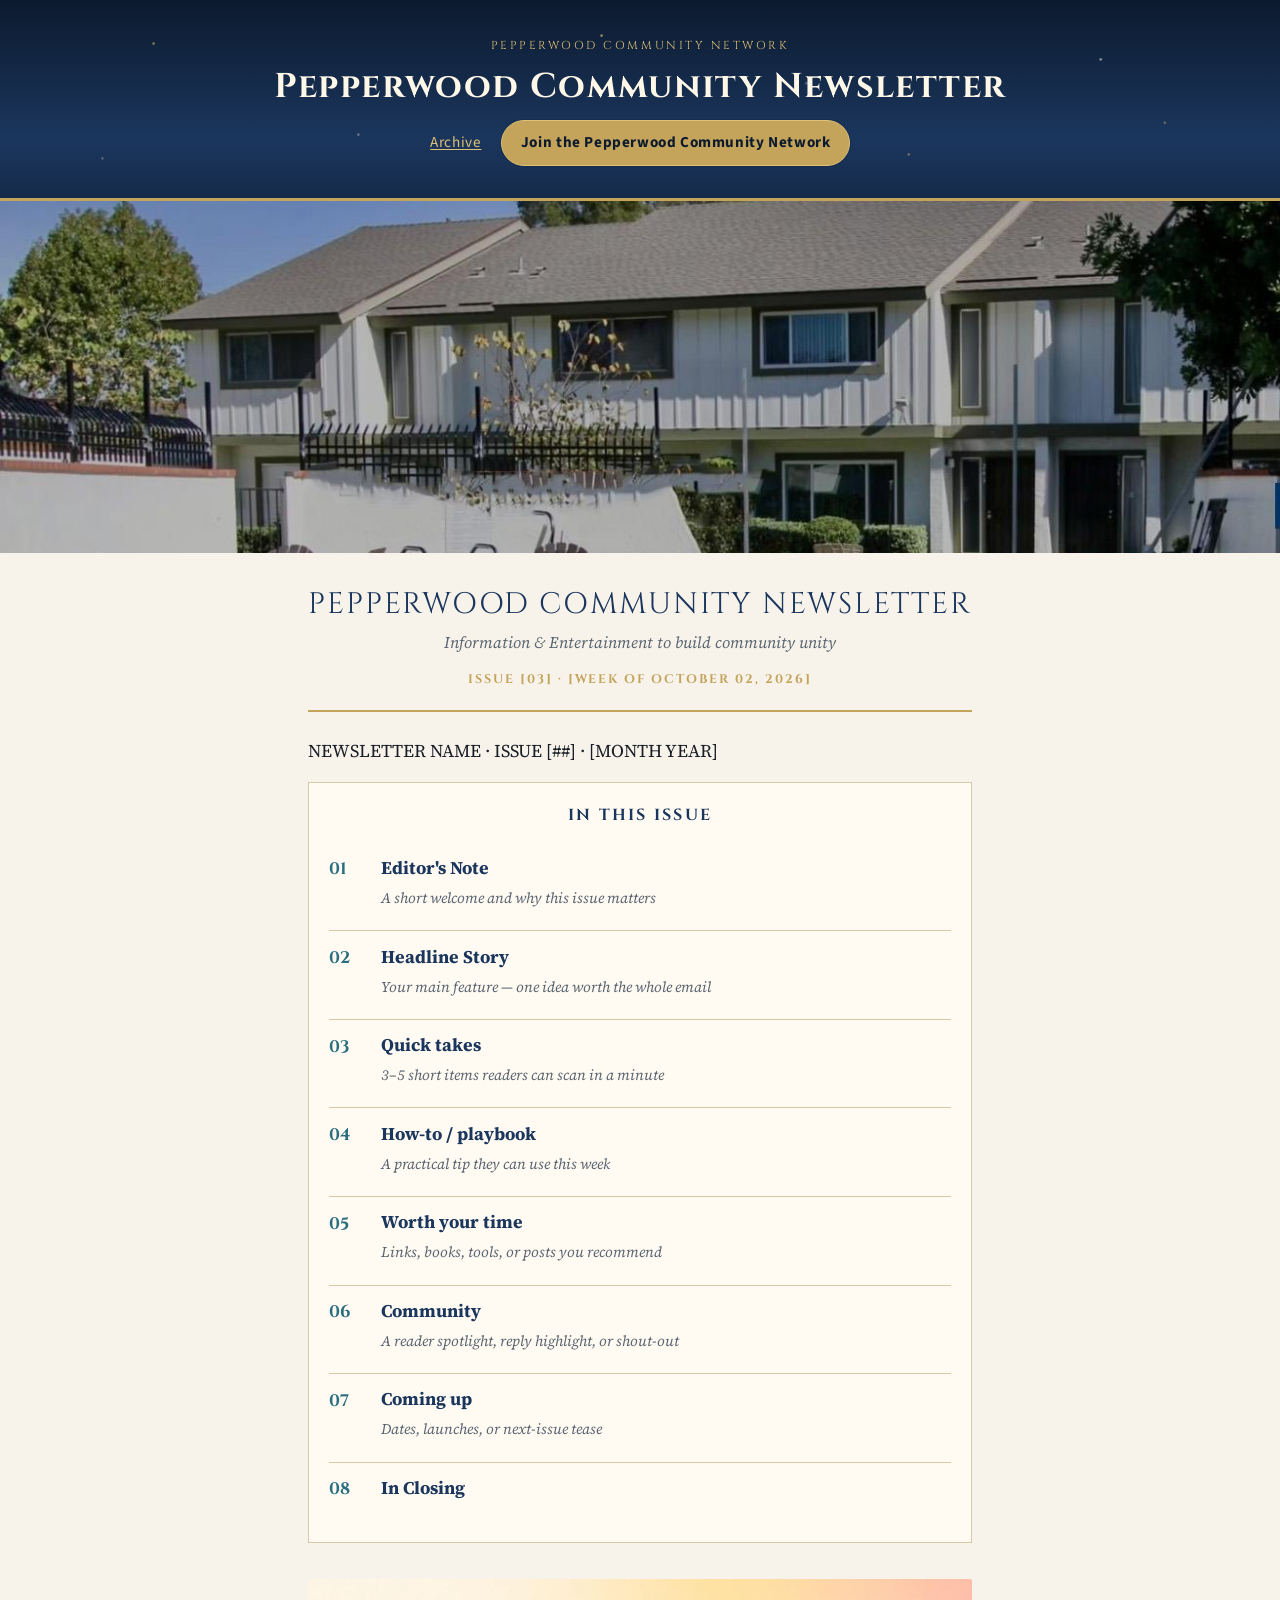
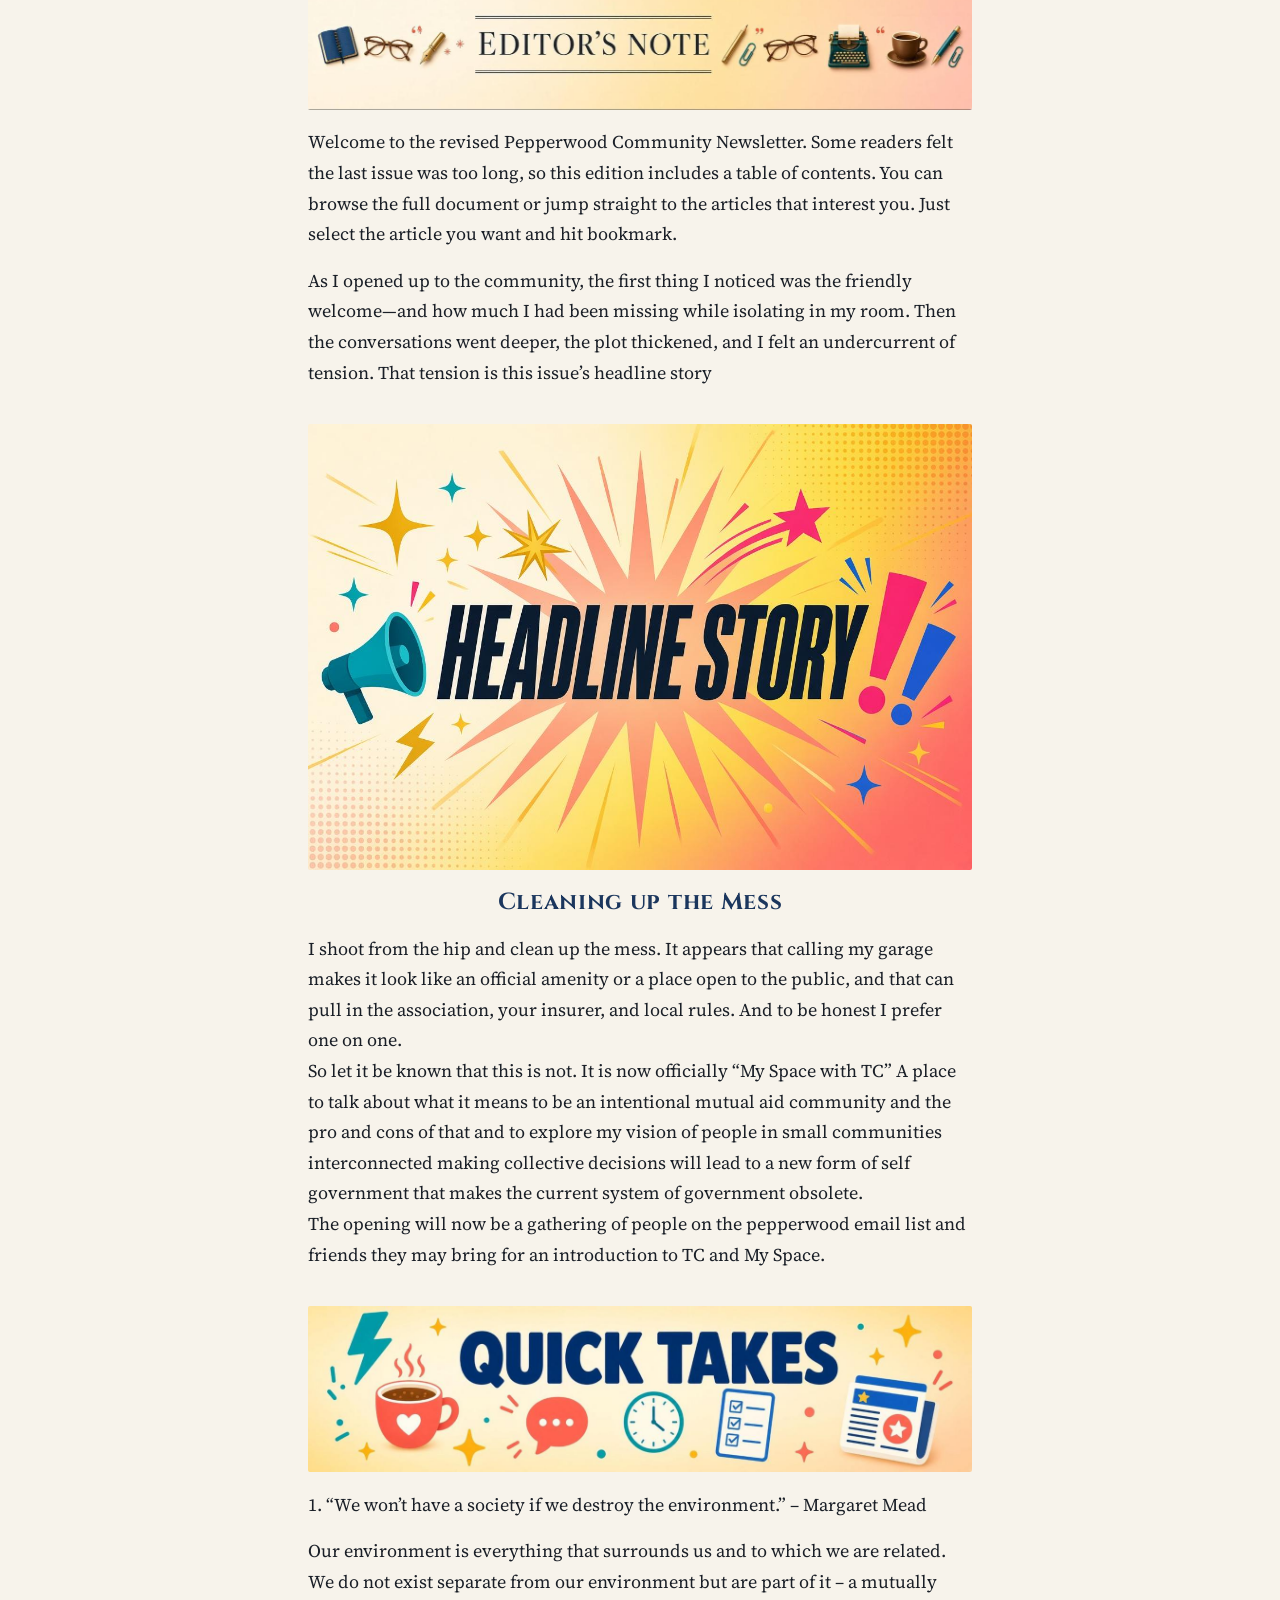
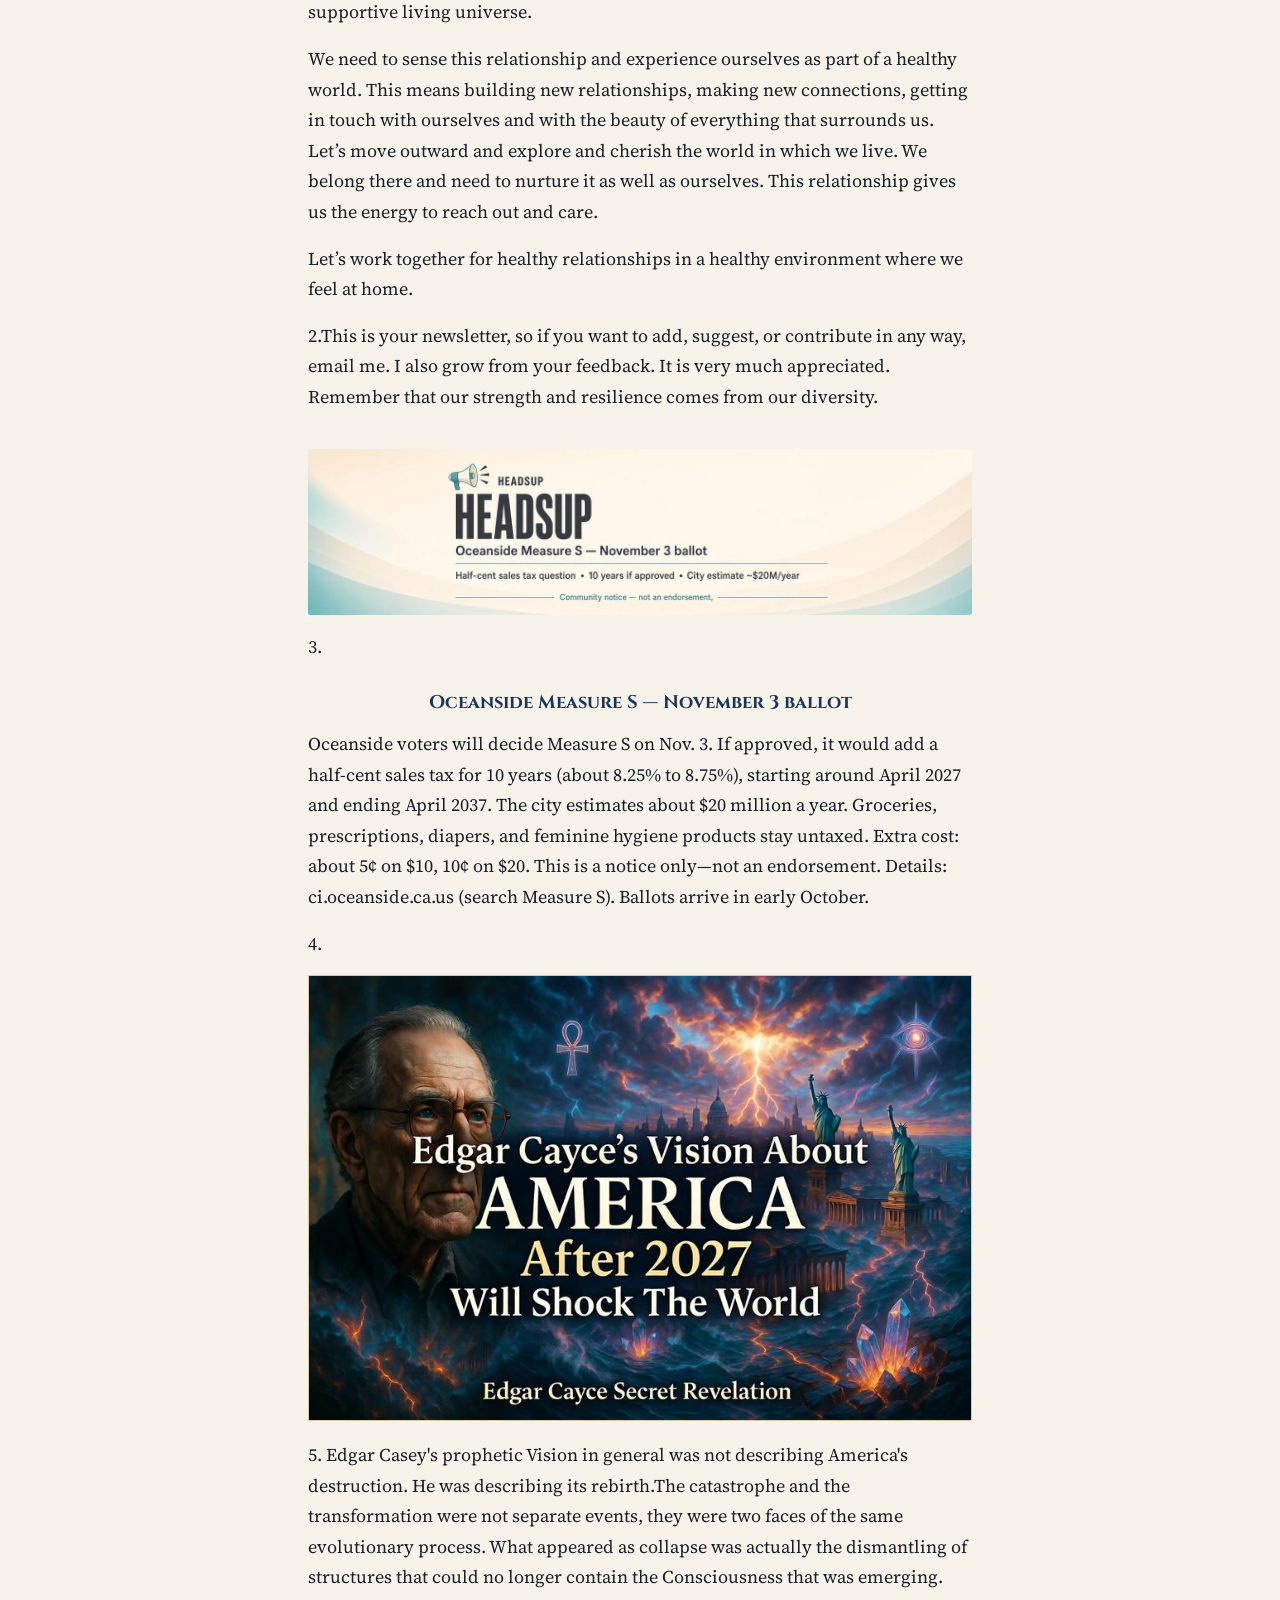
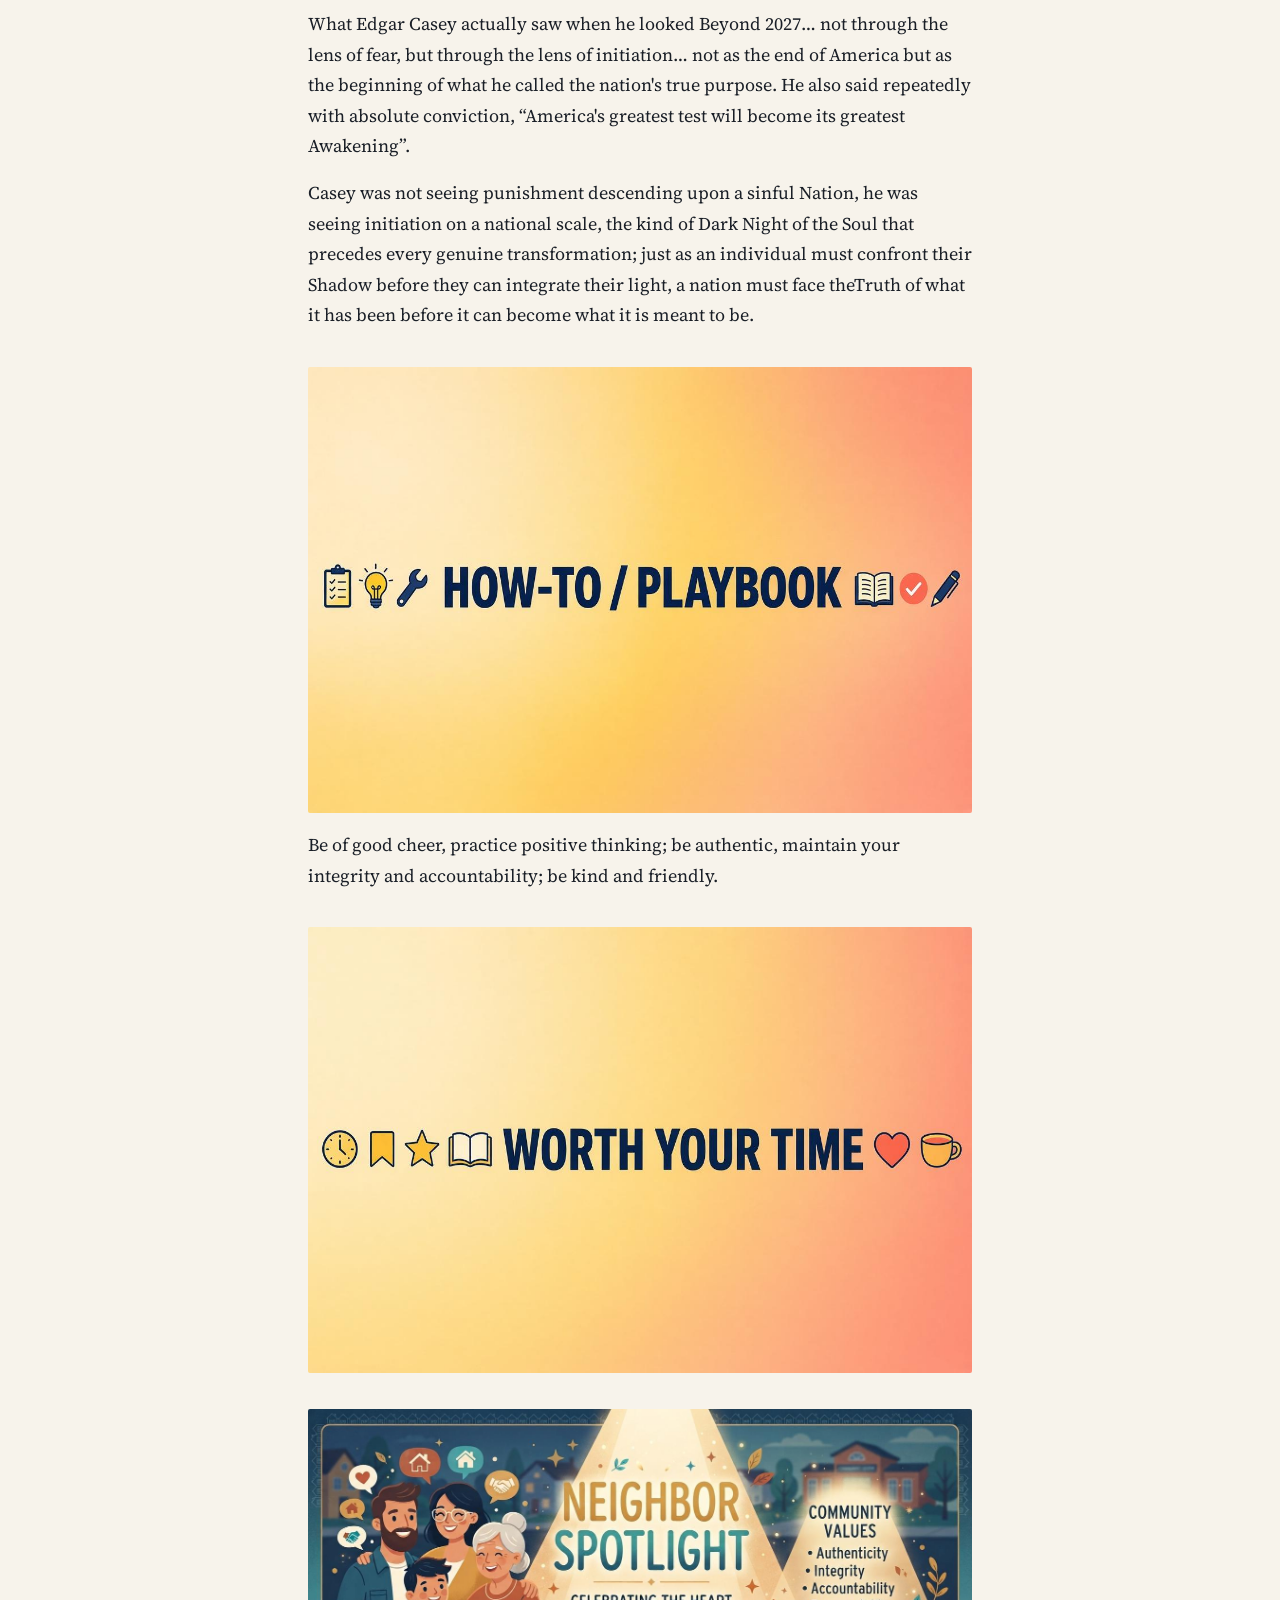
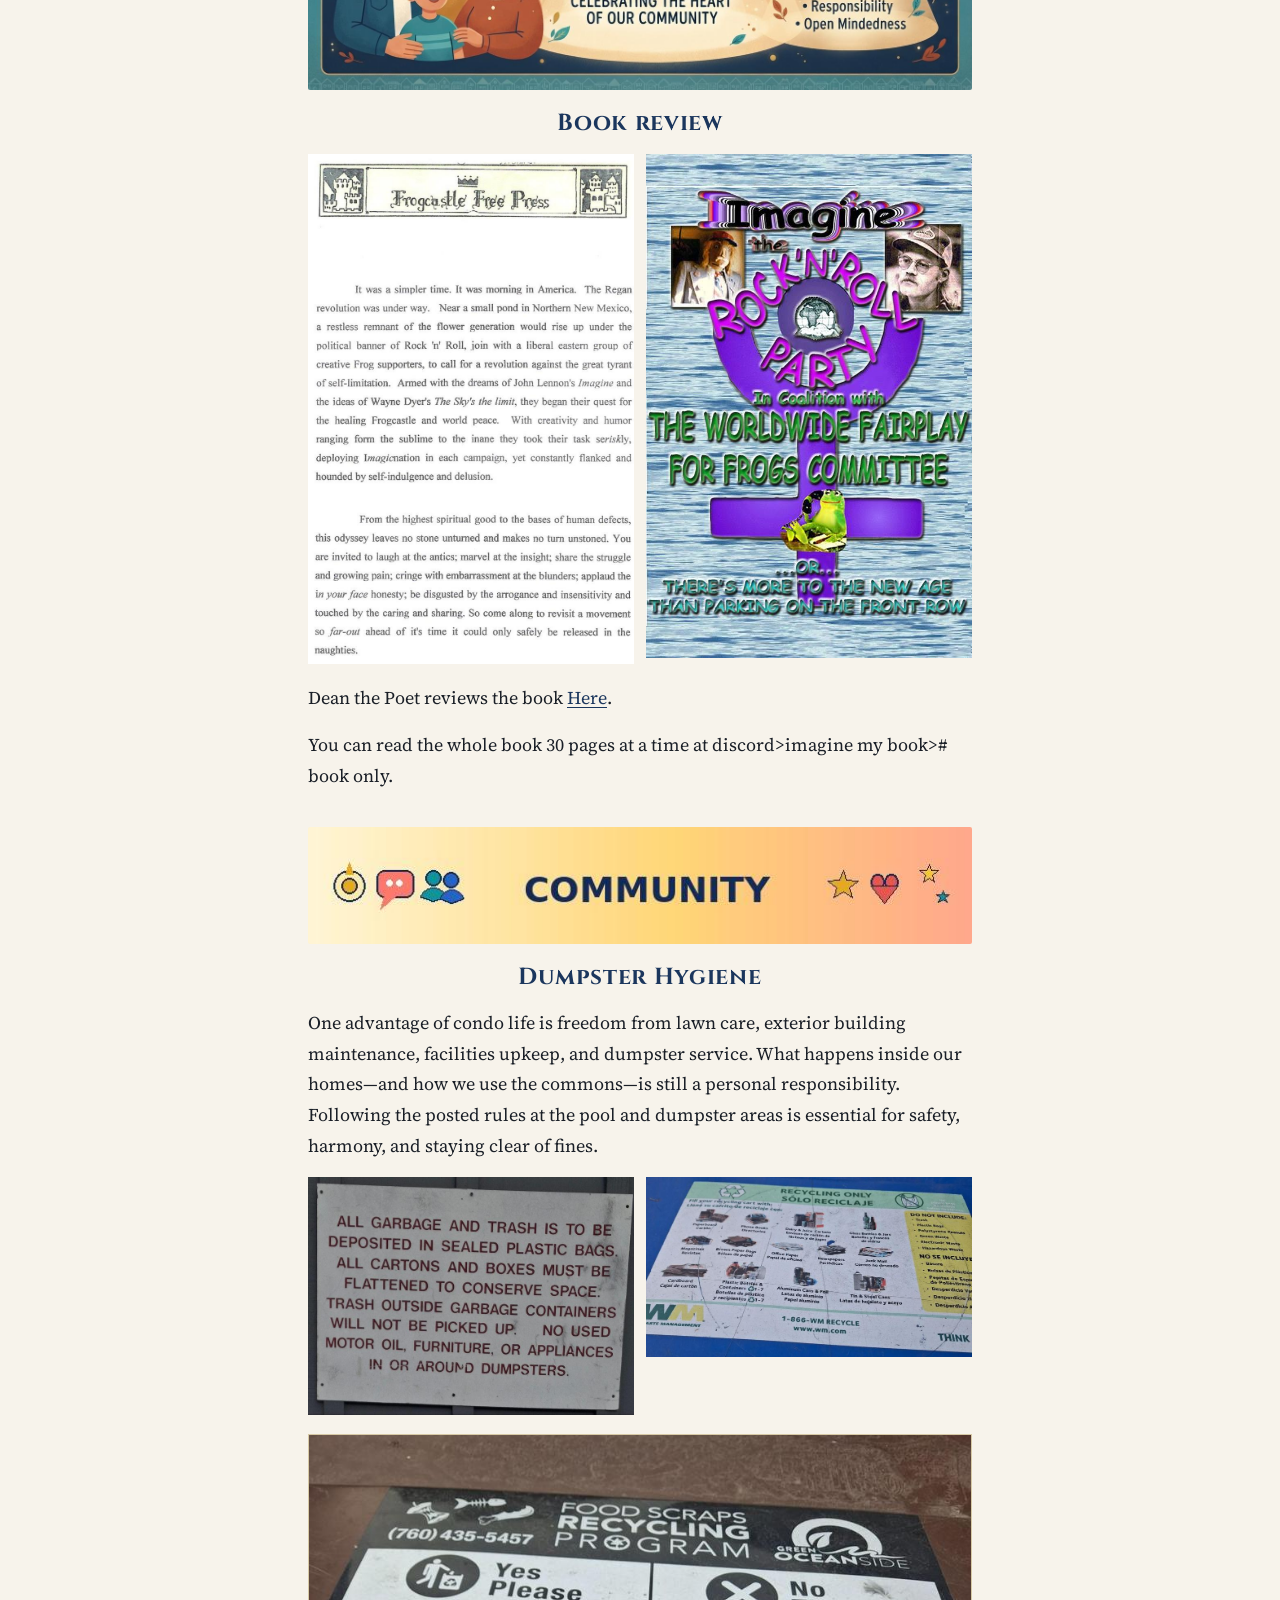
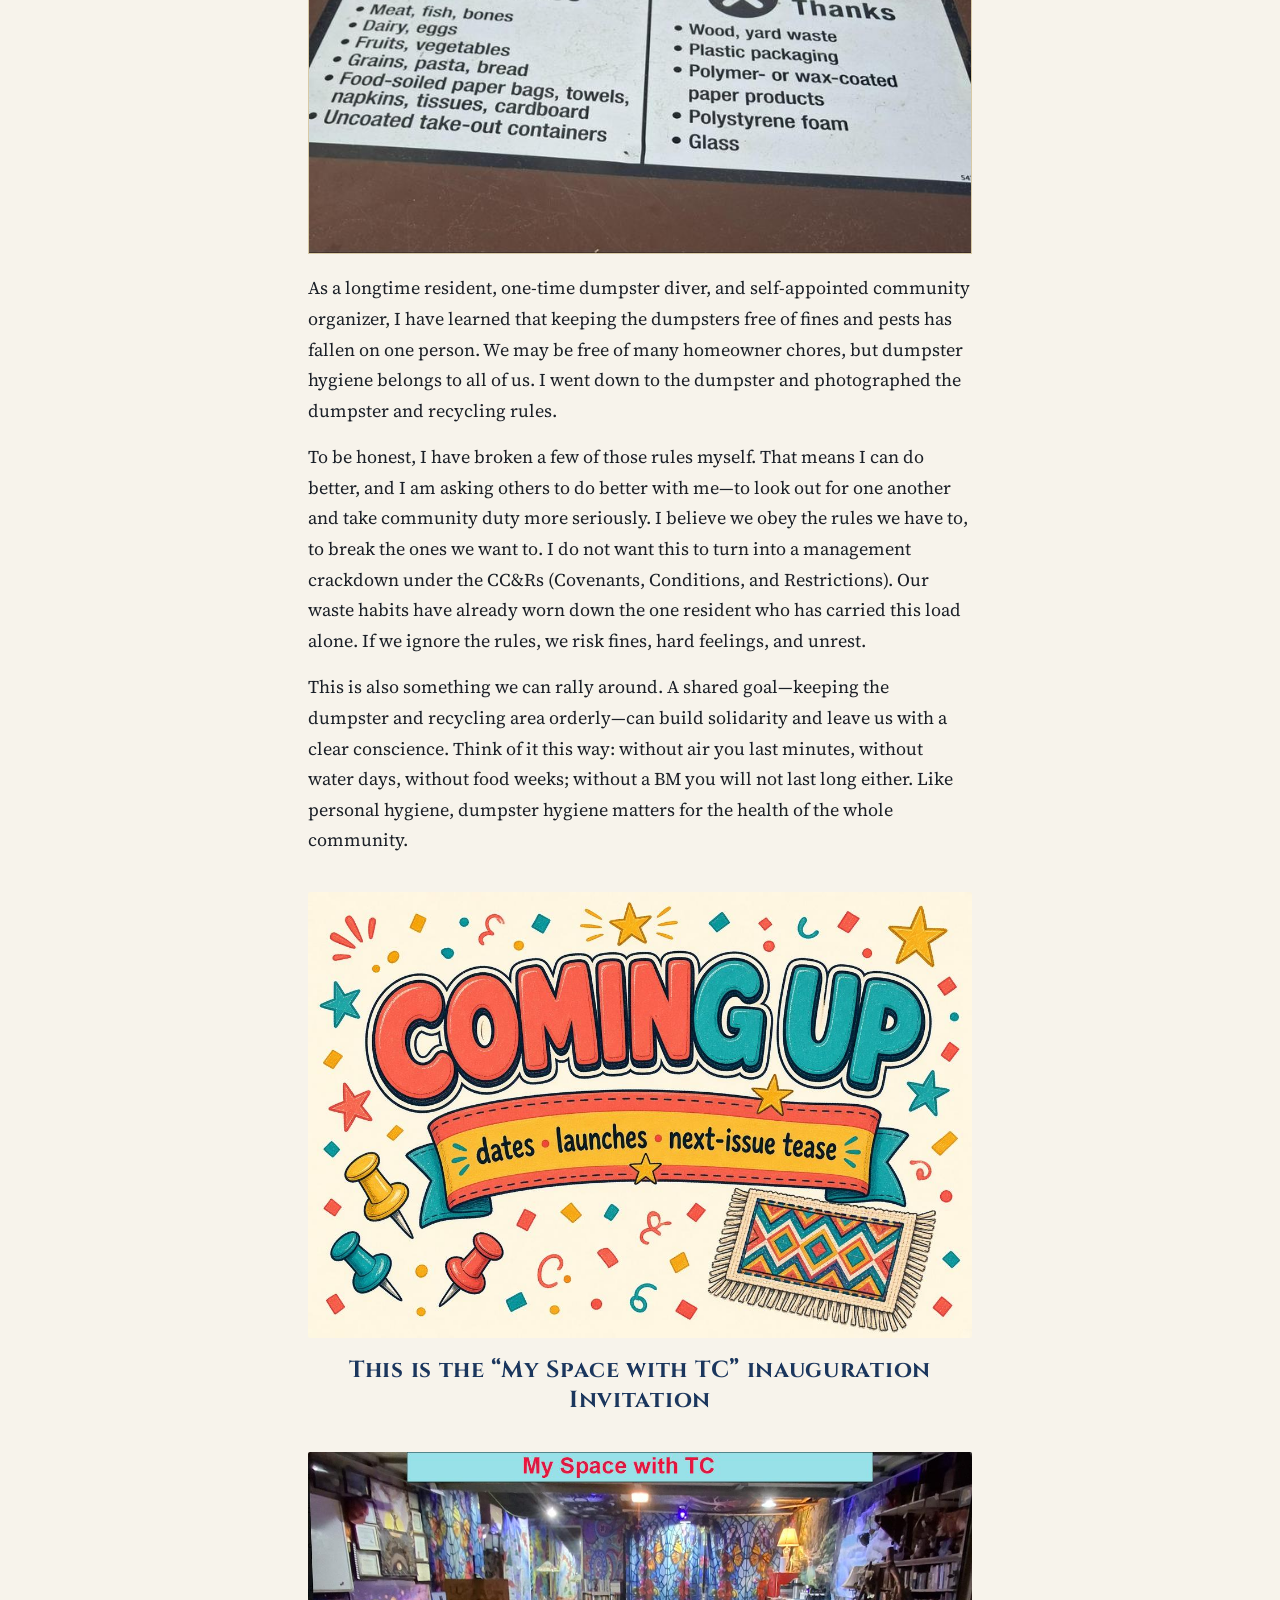
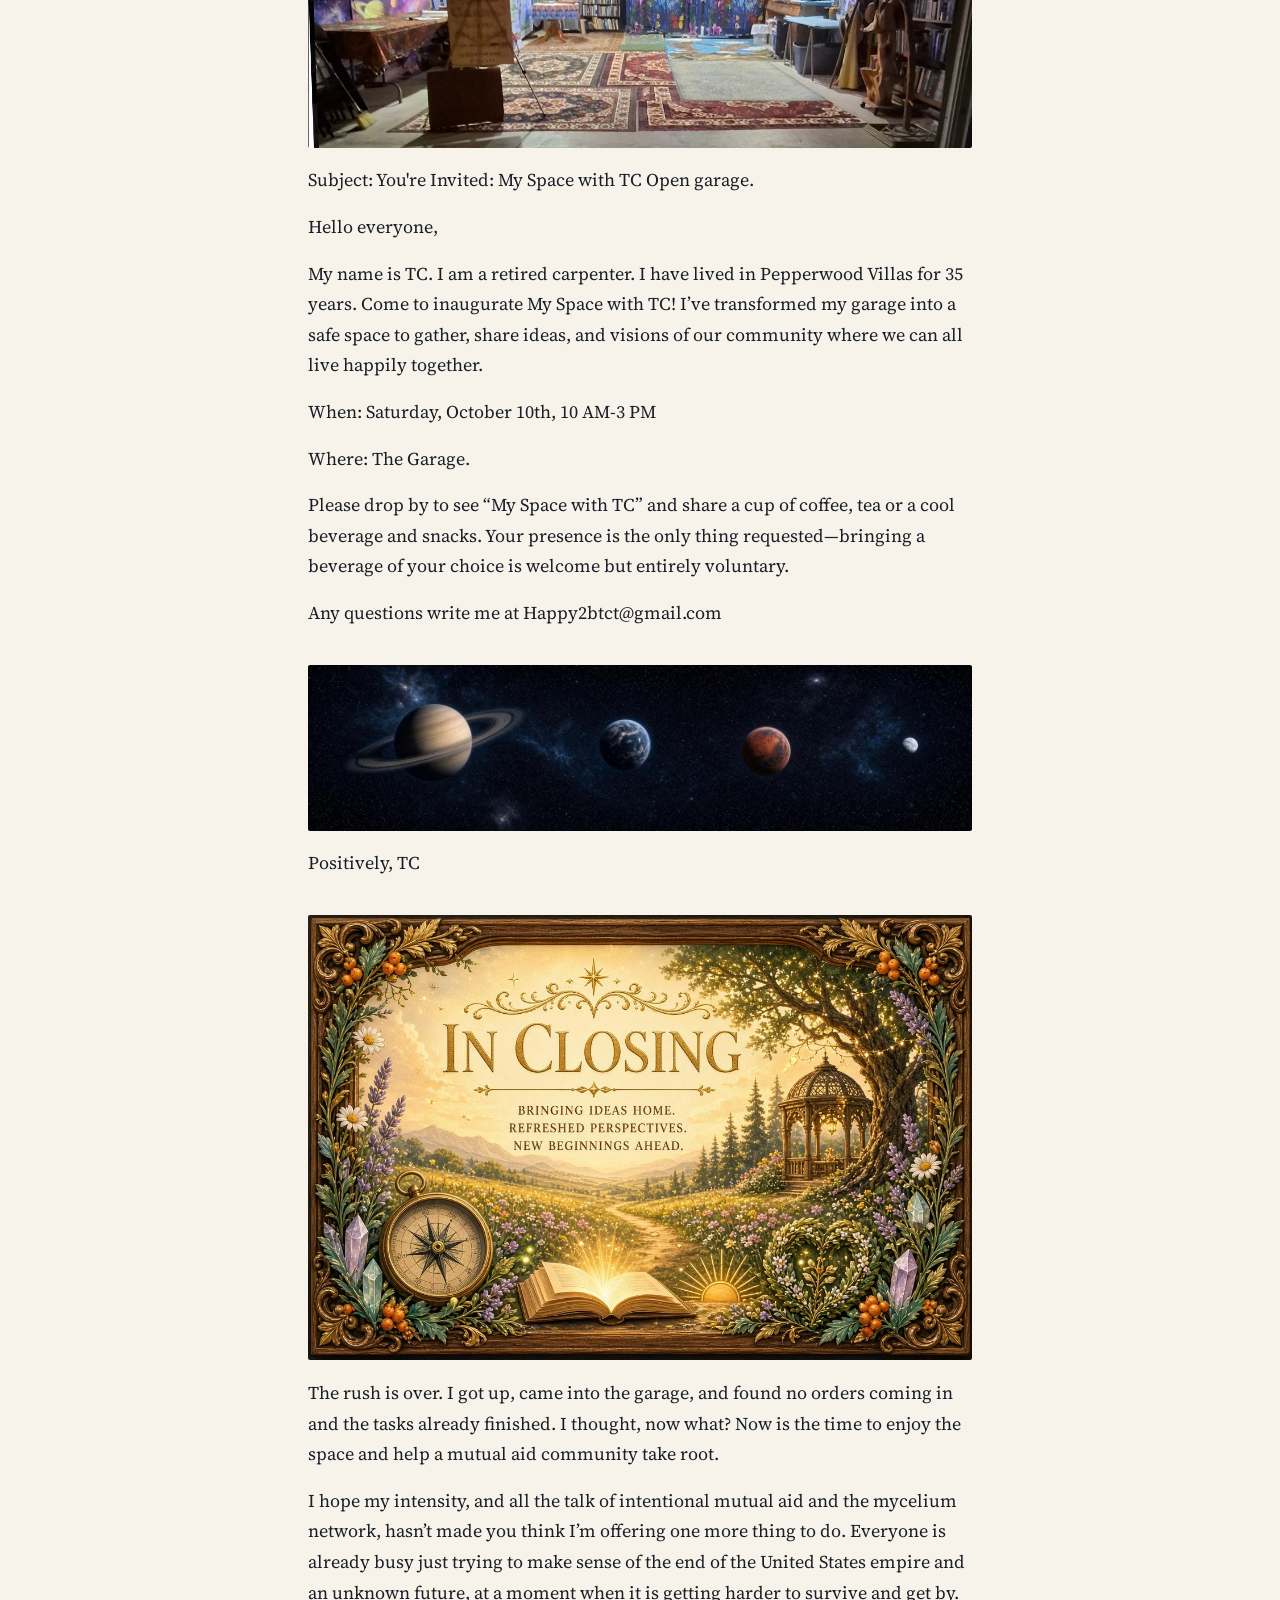
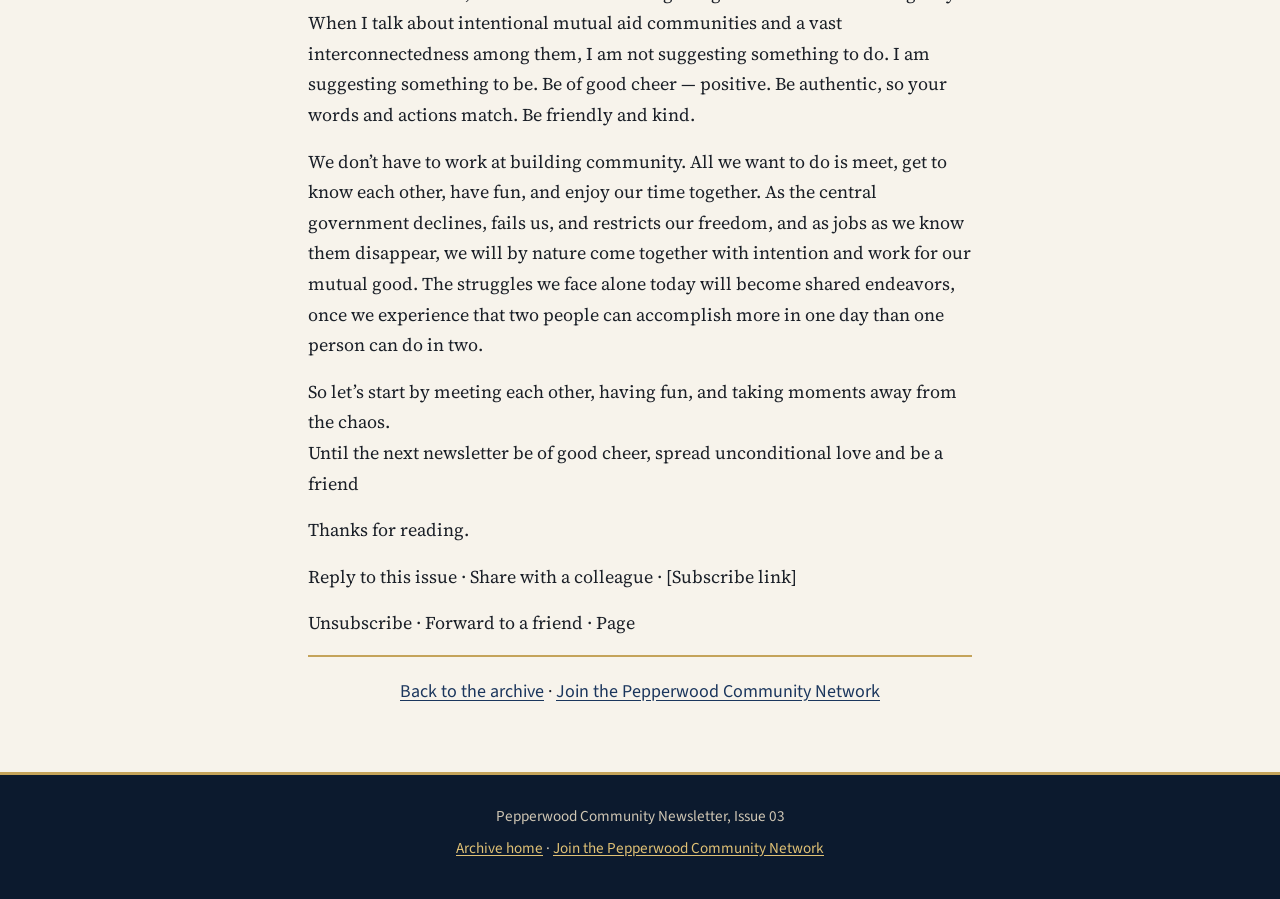
==== issues/2026-10-02-issue-03.html @ 2f954e4e "Add Issues 02 and 03 of the Pepperwood Community Newsletter Issue 02 (September 23, 2026) and Issue " ====
<!DOCTYPE html>
<html lang="en">
<head>
  <meta charset="utf-8">
  <meta name="viewport" content="width=device-width, initial-scale=1">
  <title>Issue 03, Week of October 02, 2026 — Pepperwood Community Newsletter</title>
  <meta name="description" content="Pepperwood Community Newsletter, Issue 03, week of October 02, 2026.">
  <link rel="preconnect" href="https://fonts.googleapis.com">
  <link rel="preconnect" href="https://fonts.gstatic.com" crossorigin>
  <link href="https://fonts.googleapis.com/css2?family=Cinzel:wght@600;700&family=Source+Sans+3:ital,wght@0,400;0,700;1,400&family=Source+Serif+4:ital,wght@0,400;0,600;0,700;1,400;1,600&display=swap" rel="stylesheet">
  <link rel="stylesheet" href="../style.css">
</head>
<body>
  <a class="skip" href="#main">Skip to content</a>
  <header class="site-header">
    <p class="kicker">Pepperwood Community Network</p>
    <h1><a href="../index.html">Pepperwood Community Newsletter</a></h1>
    <nav class="header-nav">
      <a href="../index.html">Archive</a>
      <a class="btn" href="https://form.jotform.com/263144283048052">Join the Pepperwood Community Network</a>
    </nav>
  </header>

  <figure class="masthead-photo">
    <img src="images/i03-image14.jpg" alt="Townhomes in the Pepperwood neighborhood, seen from the pool." width="1312" height="451">
  </figure>

  <main id="main">
    <article class="wrap story">
      <header class="issue-masthead">
        <p class="title">PEPPERWOOD COMMUNITY NEWSLETTER</p>
        <p class="subtitle">Information &amp; Entertainment to build community unity</p>
        <p class="meta">ISSUE [03] · [WEEK OF October 02, 2026]</p>
      </header>

      <p>NEWSLETTER NAME · ISSUE [##] · [MONTH YEAR]</p>

      <nav class="toc" aria-label="In this issue">
        <h2>In this issue</h2>
        <ol>
          <li>
            <span class="num">01</span>
            <div>
              <a href="#editors-note">Editor's Note</a>
              <span class="blurb">A short welcome and why this issue matters</span>
            </div>
          </li>
          <li>
            <span class="num">02</span>
            <div>
              <a href="#headline-story">Headline Story</a>
              <span class="blurb">Your main feature — one idea worth the whole email</span>
            </div>
          </li>
          <li>
            <span class="num">03</span>
            <div>
              <a href="#quick-takes">Quick takes</a>
              <span class="blurb">3–5 short items readers can scan in a minute</span>
            </div>
          </li>
          <li>
            <span class="num">04</span>
            <div>
              <a href="#how-to">How-to / playbook</a>
              <span class="blurb">A practical tip they can use this week</span>
            </div>
          </li>
          <li>
            <span class="num">05</span>
            <div>
              <a href="#worth-your-time">Worth your time</a>
              <span class="blurb">Links, books, tools, or posts you recommend</span>
            </div>
          </li>
          <li>
            <span class="num">06</span>
            <div>
              <a href="#community">Community</a>
              <span class="blurb">A reader spotlight, reply highlight, or shout-out</span>
            </div>
          </li>
          <li>
            <span class="num">07</span>
            <div>
              <a href="#coming-up">Coming up</a>
              <span class="blurb">Dates, launches, or next-issue tease</span>
            </div>
          </li>
          <li>
            <span class="num">08</span>
            <div>
              <a href="#in-closing">In Closing</a>
            </div>
          </li>
        </ol>
      </nav>

      <section id="editors-note">
        <figure class="banner">
          <img src="images/i03-image7.jpg" alt="Editor’s Note" width="1400" height="275">
        </figure>
        <p>Welcome to the revised Pepperwood Community Newsletter. Some readers felt the last issue was too long, so this edition includes a table of contents. You can browse the full document or jump straight to the articles that interest you. Just select the article you want and hit bookmark.</p>
        <p>As I opened up to the community, the first thing I noticed was the friendly welcome—and how much I had been missing while isolating in my room. Then the conversations went deeper, the plot thickened, and I felt an undercurrent of tension. That tension is this issue’s headline story</p>
      </section>

      <section id="headline-story">
        <figure class="banner">
          <img src="images/i03-image12.jpg" alt="Headline Story" width="1168" height="784">
        </figure>
        <h2 class="section-title">Cleaning up the Mess</h2>
        <p>I shoot from the hip and clean up the mess. It appears that calling my garage makes it look like an official amenity or a place open to the public, and that can pull in the association, your insurer, and local rules. And to be honest I prefer one on one.<br>
        So let it be known that this is not. It is now officially “My Space with TC” A place to talk about what it means to be an intentional mutual aid community and the pro and cons of that and to explore my vision of people in small communities interconnected making collective decisions will lead to a new form of self government that makes the current system of government obsolete.<br>
        The opening will now be a gathering of people on the pepperwood email list and friends they may bring for an introduction to TC and My Space.</p>
      </section>

      <section id="quick-takes">
        <figure class="banner">
          <img src="images/i03-image16.jpg" alt="Quick Takes" width="1400" height="350">
        </figure>
        <p>1. “We won’t have a society if we destroy the environment.” – Margaret Mead</p>
        <p>Our environment is everything that surrounds us and to which we are related. We do not exist separate from our environment but are part of it – a mutually supportive living universe.</p>
        <p>We need to sense this relationship and experience ourselves as part of a healthy world. This means building new relationships, making new connections, getting in touch with ourselves and with the beauty of everything that surrounds us. Let’s move outward and explore and cherish the world in which we live. We belong there and need to nurture it as well as ourselves. This relationship gives us the energy to reach out and care.</p>
        <p>Let’s work together for healthy relationships in a healthy environment where we feel at home.</p>
        <p>2.This is your newsletter, so if you want to add, suggest, or contribute in any way, email me. I also grow from your feedback. It is very much appreciated.<br>
        Remember that our strength and resilience comes from our diversity.</p>
        <figure class="banner">
          <img src="images/i03-image8.jpg" alt="Headsup: Oceanside Measure S — November 3 ballot. Community notice, not an endorsement." width="1400" height="350">
        </figure>
        <p>3.</p>
        <h3 class="subhead">Oceanside Measure S — November 3 ballot</h3>
        <p>Oceanside voters will decide Measure S on Nov. 3. If approved, it would add a half-cent sales tax for 10 years (about 8.25% to 8.75%), starting around April 2027 and ending April 2037. The city estimates about $20 million a year. Groceries, prescriptions, diapers, and feminine hygiene products stay untaxed. Extra cost: about 5¢ on $10, 10¢ on $20. This is a notice only—not an endorsement. Details: ci.oceanside.ca.us (search Measure S). Ballots arrive in early October.</p>
        <p>4.</p>
        <figure class="poster wide">
          <img src="images/i03-image4.jpg" alt="Graphic titled Edgar Cayce’s Vision About America After 2027 Will Shock The World." width="800" height="536">
        </figure>
        <p>5. Edgar Casey's prophetic Vision in general was not describing America's destruction. He was describing its rebirth.The catastrophe and the transformation were not separate events, they were two faces of the same evolutionary process. What appeared as collapse was actually the dismantling of structures that could no longer contain the Consciousness that was emerging.</p>
        <p>What Edgar Casey actually saw when he looked Beyond 2027… not through the lens of fear, but through the lens of initiation… not as the end of America but as the beginning of what he called the nation's true purpose. He also said repeatedly with absolute conviction, “America's greatest test will become its greatest Awakening”.</p>
        <p>Casey was not seeing punishment descending upon a sinful Nation, he was seeing initiation on a national scale, the kind of Dark Night of the Soul that precedes every genuine transformation; just as an individual must confront their Shadow before they can integrate their light, a nation must face theTruth of what it has been before it can become what it is meant to be.</p>
      </section>

      <section id="how-to">
        <figure class="banner">
          <img src="images/i03-image6.jpg" alt="How-to / Playbook" width="1168" height="784">
        </figure>
        <p>Be of good cheer, practice positive thinking; be authentic, maintain your integrity and accountability; be kind and friendly.</p>
      </section>

      <section id="worth-your-time">
        <figure class="banner">
          <img src="images/i03-image13.jpg" alt="Worth Your Time" width="1168" height="784">
        </figure>
        <figure class="banner">
          <img src="images/i03-image2.jpg" alt="Neighbor Spotlight: Celebrating the Heart of Our Community" width="1400" height="593">
        </figure>
        <h2 class="section-title">Book review</h2>
        <div class="pair">
          <figure>
            <img src="images/i03-image5.jpg" alt="A page from Frogcastle Free Press, beginning It was a simpler time. It was morning in America." width="800" height="1252">
          </figure>
          <figure>
            <img src="images/i03-image15.jpg" alt="Cover art for Imagine the Rock 'n' Roll Party, in coalition with the Worldwide Fairplay for Frogs Committee." width="551" height="852">
          </figure>
        </div>
        <p>Dean the Poet reviews the book <a href="https://youtu.be/v_rBUbiHFUM">Here</a>.</p>
        <p>You can read the whole book 30 pages at a time at discord&gt;imagine my book&gt;# book only.</p>
      </section>

      <section id="community">
        <figure class="banner">
          <img src="images/i03-image1.jpg" alt="Community" width="680" height="120">
        </figure>
        <h2 class="section-title">Dumpster Hygiene</h2>
        <p>One advantage of condo life is freedom from lawn care, exterior building maintenance, facilities upkeep, and dumpster service. What happens inside our homes—and how we use the commons—is still a personal responsibility. Following the posted rules at the pool and dumpster areas is essential for safety, harmony, and staying clear of fines.</p>
        <div class="pair">
          <figure>
            <img src="images/i03-image10.jpg" alt="Posted dumpster rules: bag trash, flatten boxes, and keep oil, furniture, and appliances out of the dumpsters." width="800" height="584">
          </figure>
          <figure>
            <img src="images/i03-image19.jpg" alt="A Waste Management recycling-only sticker listing what to include and what to leave out." width="800" height="441">
          </figure>
        </div>
        <figure class="poster wide">
          <img src="images/i03-image3.jpg" alt="A Green Oceanside food scraps recycling sign, with a yes-please list and a no-thanks list." width="800" height="505">
        </figure>
        <p>As a longtime resident, one-time dumpster diver, and self-appointed community organizer, I have learned that keeping the dumpsters free of fines and pests has fallen on one person. We may be free of many homeowner chores, but dumpster hygiene belongs to all of us. I went down to the dumpster and photographed the dumpster and recycling rules.</p>
        <p>To be honest, I have broken a few of those rules myself. That means I can do better, and I am asking others to do better with me—to look out for one another and take community duty more seriously. I believe we obey the rules we have to, to break the ones we want to. I do not want this to turn into a management crackdown under the CC&amp;Rs (Covenants, Conditions, and Restrictions). Our waste habits have already worn down the one resident who has carried this load alone. If we ignore the rules, we risk fines, hard feelings, and unrest.</p>
        <p>This is also something we can rally around. A shared goal—keeping the dumpster and recycling area orderly—can build solidarity and leave us with a clear conscience. Think of it this way: without air you last minutes, without water days, without food weeks; without a BM you will not last long either. Like personal hygiene, dumpster hygiene matters for the health of the whole community.</p>
      </section>

      <section id="coming-up">
        <figure class="banner">
          <img src="images/i03-image18.jpg" alt="Coming Up: dates, launches, next-issue tease" width="1168" height="784">
        </figure>
        <h2 class="section-title">This is the “My Space with TC” inauguration Invitation</h2>
        <figure class="banner">
          <img src="images/i03-image11.jpg" alt="The garage gathering space, labeled My Space with TC, with tapestries, carpets, and a seating area." width="1237" height="552">
        </figure>
        <p>Subject: You're Invited: My Space with TC Open garage.</p>
        <p>Hello everyone,</p>
        <p>My name is TC. I am a retired carpenter. I have lived in Pepperwood Villas for 35 years. Come to inaugurate My Space with TC! I’ve transformed my garage into a safe space to gather, share ideas, and visions of our community where we can all live happily together.</p>
        <p>When: Saturday, October 10th, 10 AM-3 PM</p>
        <p>Where: The Garage.</p>
        <p>Please drop by to see “My Space with TC” and share a cup of coffee, tea or a cool beverage and snacks. Your presence is the only thing requested—bringing a beverage of your choice is welcome but entirely voluntary.</p>
        <p>Any questions write me at Happy2btct@gmail.com</p>
        <figure class="banner">
          <img src="images/i03-image9.jpg" alt="A row of planets in space: Saturn, Earth, Mars, and a smaller moon." width="1400" height="350">
        </figure>
        <p>Positively, TC</p>
      </section>

      <section id="in-closing">
        <figure class="banner">
          <img src="images/i03-image17.jpg" alt="In Closing: Bringing ideas home. Refreshed perspectives. New beginnings ahead." width="1168" height="784">
        </figure>
        <p>The rush is over. I got up, came into the garage, and found no orders coming in and the tasks already finished. I thought, now what? Now is the time to enjoy the space and help a mutual aid community take root.</p>
        <p>I hope my intensity, and all the talk of intentional mutual aid and the mycelium network, hasn’t made you think I’m offering one more thing to do. Everyone is already busy just trying to make sense of the end of the United States empire and an unknown future, at a moment when it is getting harder to survive and get by. When I talk about intentional mutual aid communities and a vast interconnectedness among them, I am not suggesting something to do. I am suggesting something to be. Be of good cheer — positive. Be authentic, so your words and actions match. Be friendly and kind.</p>
        <p>We don’t have to work at building community. All we want to do is meet, get to know each other, have fun, and enjoy our time together. As the central government declines, fails us, and restricts our freedom, and as jobs as we know them disappear, we will by nature come together with intention and work for our mutual good. The struggles we face alone today will become shared endeavors, once we experience that two people can accomplish more in one day than one person can do in two.</p>
        <p>So let’s start by meeting each other, having fun, and taking moments away from the chaos.<br>
        Until the next newsletter be of good cheer, spread unconditional love and be a friend</p>
        <p>Thanks for reading.</p>
        <p>Reply to this issue · Share with a colleague · [Subscribe link]</p>
        <p>Unsubscribe · Forward to a friend · Page</p>
      </section>

      <p class="issue-end">
        <a href="../index.html">Back to the archive</a>
        ·
        <a href="https://form.jotform.com/263144283048052">Join the Pepperwood Community Network</a>
      </p>
    </article>
  </main>

  <footer class="site-footer">
    <p>Pepperwood Community Newsletter, Issue 03</p>
    <p><a href="../index.html">Archive home</a> · <a href="https://form.jotform.com/263144283048052">Join the Pepperwood Community Network</a></p>
  </footer>
</body>
</html>
---- style.css ----
/* Pepperwood Community Newsletter Archive
   Navy and gold, with a little cosmic DIY warmth. */

:root {
  --navy: #1b365d;
  --navy-deep: #0c1a2e;
  --navy-mid: #152a4a;
  --gold: #c4a35a;
  --gold-bright: #e0c175;
  --cream: #f7f3eb;
  --cream-dark: #efe6d4;
  --paper: #fffaf2;
  --ink: #1a1f27;
  --muted: #5a6570;
  --teal: #2a6f7f;
  --rule: #d7c9a5;
}

* { box-sizing: border-box; }

html {
  scroll-behavior: smooth;
}

body {
  margin: 0;
  color: var(--ink);
  background: var(--navy-deep);
  font-family: "Source Serif 4", "Georgia", "Times New Roman", serif;
  font-size: 1.125rem;
  line-height: 1.7;
  min-height: 100vh;
}

img {
  max-width: 100%;
  height: auto;
  display: block;
}

a {
  color: var(--navy);
  text-underline-offset: 0.15em;
}

a:hover {
  color: #8a6a28;
}

.skip {
  position: absolute;
  left: -999px;
  top: 0;
  background: var(--gold);
  color: var(--navy-deep);
  padding: 0.5rem 1rem;
  z-index: 10;
}

.skip:focus {
  left: 0.5rem;
  top: 0.5rem;
}

/* ---- Site header ---- */

.site-header {
  position: relative;
  background:
    radial-gradient(1px 1px at 12% 22%, rgba(224, 193, 117, 0.7) 0, transparent 2px),
    radial-gradient(1px 1px at 28% 68%, rgba(247, 243, 235, 0.45) 0, transparent 2px),
    radial-gradient(1.5px 1.5px at 47% 18%, rgba(224, 193, 117, 0.85) 0, transparent 2px),
    radial-gradient(1px 1px at 63% 42%, rgba(247, 243, 235, 0.4) 0, transparent 2px),
    radial-gradient(1px 1px at 71% 78%, rgba(224, 193, 117, 0.55) 0, transparent 2px),
    radial-gradient(1.5px 1.5px at 86% 30%, rgba(247, 243, 235, 0.7) 0, transparent 2px),
    radial-gradient(1px 1px at 91% 62%, rgba(224, 193, 117, 0.5) 0, transparent 2px),
    radial-gradient(1px 1px at 8% 80%, rgba(247, 243, 235, 0.35) 0, transparent 2px),
    linear-gradient(180deg, var(--navy-deep) 0%, var(--navy) 70%, var(--navy-mid) 100%);
  color: var(--cream);
  text-align: center;
  padding: 2.25rem 1.25rem 2rem;
  border-bottom: 3px solid var(--gold);
}

.site-header .kicker {
  font-family: "Cinzel", "Palatino Linotype", serif;
  font-size: 0.72rem;
  letter-spacing: 0.22em;
  text-transform: uppercase;
  color: var(--gold-bright);
  margin: 0 0 0.6rem;
}

.site-header h1 {
  font-family: "Cinzel", "Palatino Linotype", serif;
  font-weight: 700;
  font-size: clamp(1.4rem, 4vw, 2.15rem);
  letter-spacing: 0.04em;
  line-height: 1.25;
  margin: 0 0 0.75rem;
  color: #fff8e8;
}

.site-header h1 a {
  color: inherit;
  text-decoration: none;
}

.site-header h1 a:hover {
  color: var(--gold-bright);
}

.site-header .tagline {
  margin: 0 auto 1.25rem;
  max-width: 36rem;
  font-size: 1.05rem;
  font-weight: 400;
  color: #e8e0d0;
}

.header-nav {
  display: flex;
  flex-wrap: wrap;
  gap: 0.75rem 1.25rem;
  justify-content: center;
  align-items: center;
}

.header-nav a {
  color: var(--gold-bright);
  font-family: "Source Sans 3", "Helvetica Neue", sans-serif;
  font-size: 0.95rem;
  letter-spacing: 0.04em;
}

.btn {
  display: inline-block;
  background: var(--gold);
  color: var(--navy-deep) !important;
  font-family: "Source Sans 3", "Helvetica Neue", sans-serif;
  font-weight: 700;
  font-size: 0.95rem;
  letter-spacing: 0.04em;
  text-decoration: none !important;
  padding: 0.55rem 1.15rem;
  border-radius: 999px;
  border: 1px solid var(--gold-bright);
  box-shadow: 0 0 0 1px rgba(12, 26, 46, 0.2);
}

.btn:hover {
  background: var(--gold-bright);
  color: var(--navy-deep) !important;
}

/* ---- Page shell ---- */

main {
  background: var(--cream);
  color: var(--ink);
}

.wrap {
  max-width: 44rem;
  margin: 0 auto;
  padding: 2rem 1.25rem 3rem;
}

.site-footer {
  background: var(--navy-deep);
  color: #cfc6b4;
  text-align: center;
  padding: 1.5rem 1.25rem 2rem;
  border-top: 3px solid var(--gold);
  font-family: "Source Sans 3", "Helvetica Neue", sans-serif;
  font-size: 0.95rem;
}

.site-footer a {
  color: var(--gold-bright);
}

.site-footer p {
  margin: 0.35rem 0;
}

/* ---- Archive home ---- */

.issue-list {
  list-style: none;
  margin: 0;
  padding: 0;
}

.issue-list li {
  margin: 0 0 1rem;
}

.issue-card {
  display: block;
  background: var(--paper);
  border: 1px solid var(--rule);
  border-left: 4px solid var(--gold);
  padding: 1.1rem 1.2rem 1.15rem;
  text-decoration: none;
  color: inherit;
  box-shadow: 0 1px 0 rgba(27, 54, 93, 0.04);
  transition: transform 0.15s ease, box-shadow 0.15s ease;
}

.issue-card:hover {
  transform: translateY(-2px);
  box-shadow: 0 6px 18px rgba(12, 26, 46, 0.08);
  color: inherit;
}

.issue-card .num {
  font-family: "Cinzel", serif;
  color: var(--navy);
  font-weight: 700;
  letter-spacing: 0.08em;
  font-size: 1.15rem;
}

.issue-card .date {
  display: block;
  margin-top: 0.2rem;
  color: var(--muted);
  font-family: "Source Sans 3", "Helvetica Neue", sans-serif;
  font-size: 0.95rem;
}

.home-intro {
  margin: 0 0 1.75rem;
  font-size: 1.15rem;
}

/* ---- Issue page ---- */

.masthead-photo {
  margin: 0;
}

.masthead-photo img {
  width: 100%;
  max-height: 22rem;
  object-fit: cover;
  object-position: center;
}

.issue-masthead {
  text-align: center;
  padding-bottom: 1.25rem;
  border-bottom: 2px solid var(--gold);
  margin-bottom: 1.5rem;
}

.issue-masthead .title {
  font-family: "Cinzel", serif;
  font-size: clamp(1.35rem, 3.5vw, 1.85rem);
  letter-spacing: 0.06em;
  color: var(--navy);
  margin: 0 0 0.4rem;
  line-height: 1.3;
}

.issue-masthead .subtitle {
  font-style: italic;
  color: var(--muted);
  margin: 0 0 0.75rem;
  font-size: 1rem;
}

.issue-masthead .meta {
  font-family: "Cinzel", serif;
  font-size: 0.78rem;
  letter-spacing: 0.16em;
  text-transform: uppercase;
  color: var(--gold);
  font-weight: 700;
  margin: 0;
}

.toc {
  background: var(--paper);
  border: 1px solid var(--rule);
  padding: 1.15rem 1.25rem 1.2rem;
  margin: 0 0 2rem;
}

.toc h2 {
  font-family: "Cinzel", serif;
  font-size: 1rem;
  letter-spacing: 0.14em;
  text-transform: uppercase;
  color: var(--navy);
  margin: 0 0 0.85rem;
  text-align: center;
}

.toc ol {
  list-style: none;
  margin: 0;
  padding: 0;
}

.toc li {
  display: grid;
  grid-template-columns: 2.4rem 1fr;
  gap: 0.6rem 0.85rem;
  padding: 0.65rem 0;
  border-top: 1px solid var(--rule);
  align-items: start;
}

.toc li:first-child { border-top: 0; }

.toc .num {
  font-family: "Cinzel", serif;
  font-weight: 700;
  color: var(--teal);
  font-size: 1.05rem;
  padding-top: 0.15rem;
}

.toc a {
  font-weight: 700;
  text-decoration: none;
  color: var(--navy);
}

.toc a:hover { text-decoration: underline; }

.toc .blurb {
  display: block;
  font-style: italic;
  color: var(--muted);
  font-size: 0.92rem;
  font-weight: 400;
  margin-top: 0.15rem;
}

.banner {
  margin: 2.25rem 0 1.1rem;
}

.banner img {
  width: 100%;
  border-radius: 2px;
}

h2.section-title {
  font-family: "Cinzel", serif;
  font-size: 1.45rem;
  text-align: center;
  color: var(--navy);
  letter-spacing: 0.03em;
  margin: 0.4rem 0 1rem;
  line-height: 1.3;
}

h3.section-title,
h3.subhead {
  font-family: "Cinzel", serif;
  font-size: 1.2rem;
  text-align: center;
  color: var(--navy);
  margin: 1.75rem 0 0.9rem;
  line-height: 1.3;
}

h3.subhead {
  font-size: 1.15rem;
}

.quote-attr,
.lyrics {
  font-style: italic;
}

.prompt {
  background: var(--paper);
  border-left: 4px solid var(--gold);
  padding: 0.85rem 1rem;
  margin: 0.75rem 0 1.15rem;
}

.signup-box {
  background: var(--navy);
  color: var(--cream);
  padding: 1.15rem 1.25rem 1.25rem;
  margin: 1.25rem 0 1.5rem;
  border: 1px solid var(--gold);
}

.signup-box p { margin: 0 0 0.7rem; }
.signup-box p:last-child { margin-bottom: 0; }
.signup-box a {
  color: var(--gold-bright);
  font-weight: 700;
}

.story {
  overflow: hidden;
}

.story p {
  margin: 0 0 1rem;
}

.story ul {
  margin: 0 0 1.1rem;
  padding-left: 1.25rem;
}

.story li {
  margin: 0 0 0.55rem;
}

figure.float-right,
figure.float-left {
  margin: 0.2rem 0 1rem 1.15rem;
  width: min(42%, 17rem);
  float: right;
}

figure.float-left {
  float: left;
  margin: 0.2rem 1.15rem 1rem 0;
}

figure.float-right img,
figure.float-left img,
figure.poster img,
figure.pair img {
  width: 100%;
  border: 1px solid var(--rule);
  background: #fff;
}

figure.poster {
  margin: 0.4rem auto 1.2rem;
  max-width: 22rem;
}

figure.poster.wide {
  max-width: 100%;
}

figure.pair-wrap {
  margin: 0.4rem 0 1.2rem;
}

.pair {
  display: grid;
  grid-template-columns: 1fr 1fr;
  gap: 0.75rem;
  margin: 0.4rem 0 1.2rem;
}

.pair figure { margin: 0; }

figcaption {
  font-family: "Source Sans 3", "Helvetica Neue", sans-serif;
  font-size: 0.8rem;
  color: var(--muted);
  margin-top: 0.35rem;
  line-height: 1.4;
}

.clear { clear: both; }

.issue-end {
  text-align: center;
  margin-top: 2.5rem;
  padding-top: 1.25rem;
  border-top: 2px solid var(--gold);
  font-family: "Source Sans 3", "Helvetica Neue", sans-serif;
}

@media (max-width: 640px) {
  body { font-size: 1.05rem; }

  figure.float-right,
  figure.float-left {
    float: none;
    width: 100%;
    max-width: 20rem;
    margin: 0.4rem auto 1.1rem;
  }

  .pair {
    grid-template-columns: 1fr;
    max-width: 20rem;
    margin-left: auto;
    margin-right: auto;
  }

  .wrap { padding: 1.4rem 1rem 2.4rem; }
}
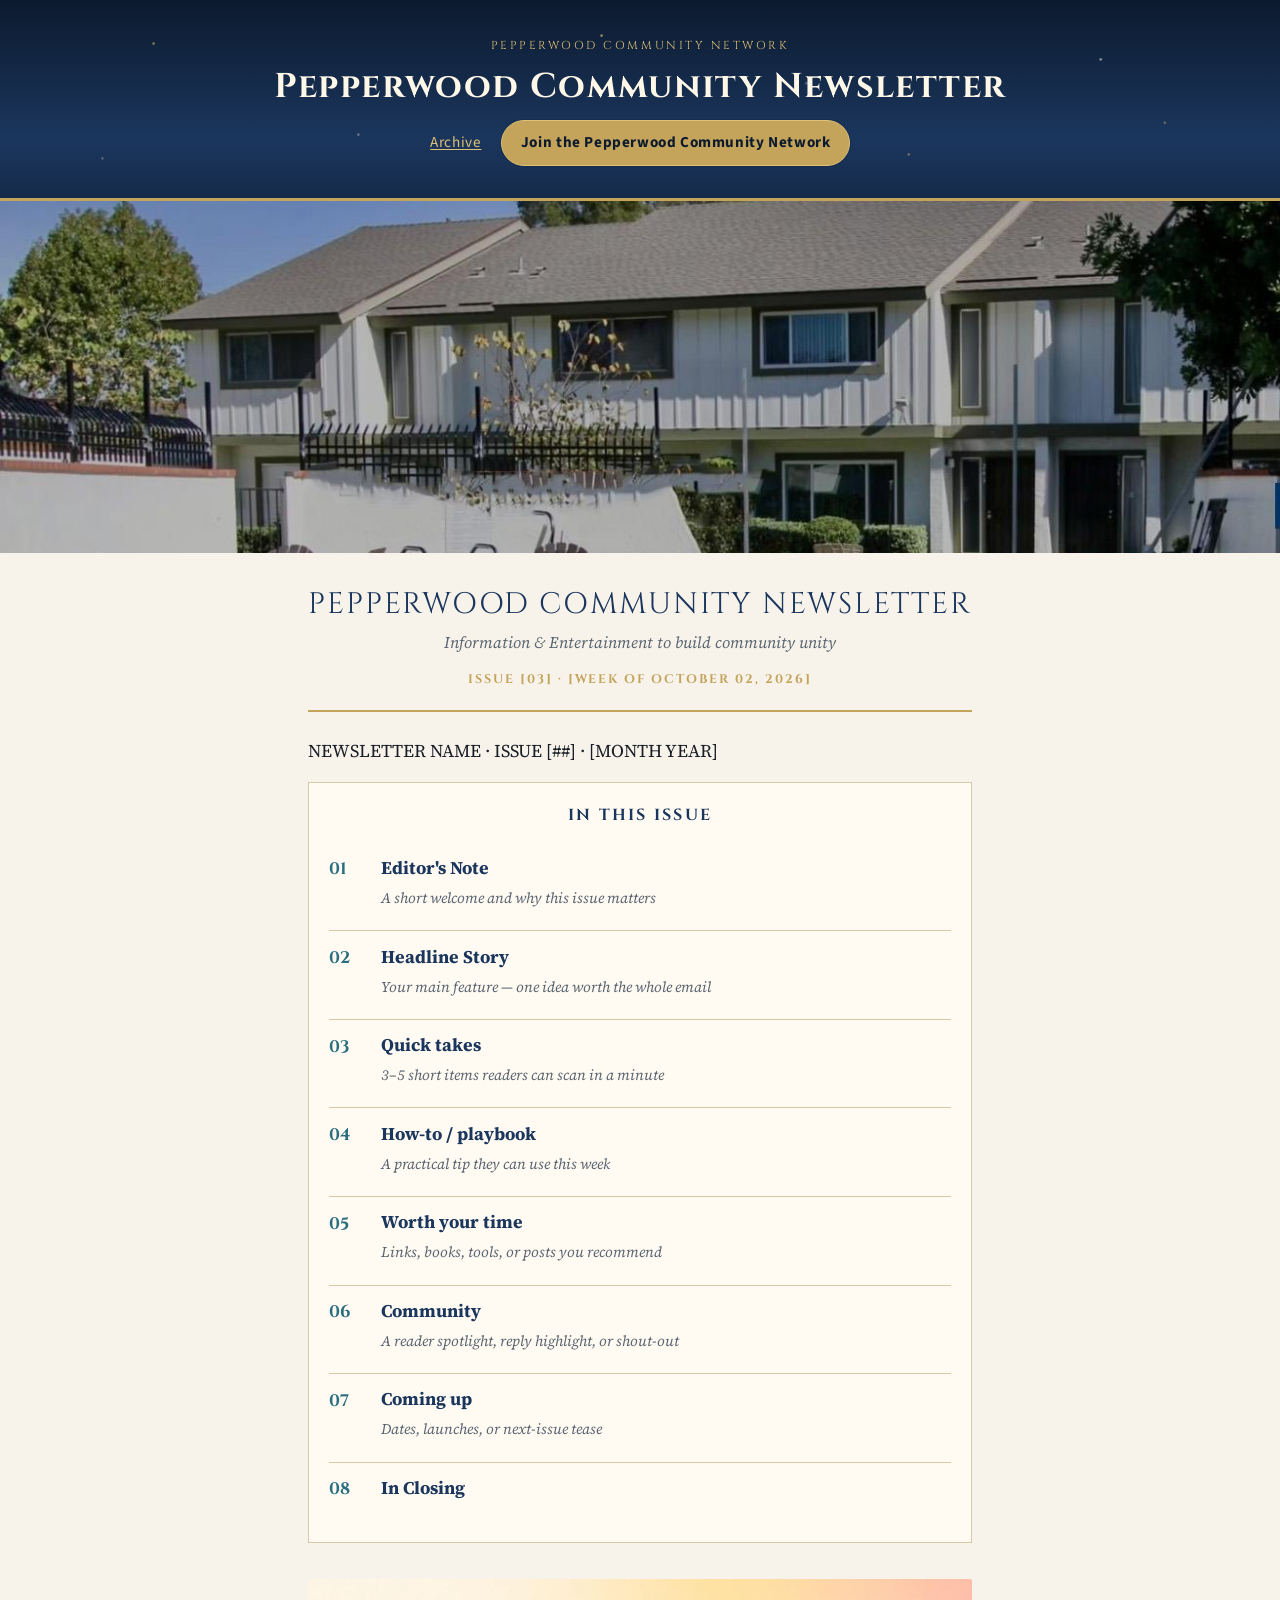
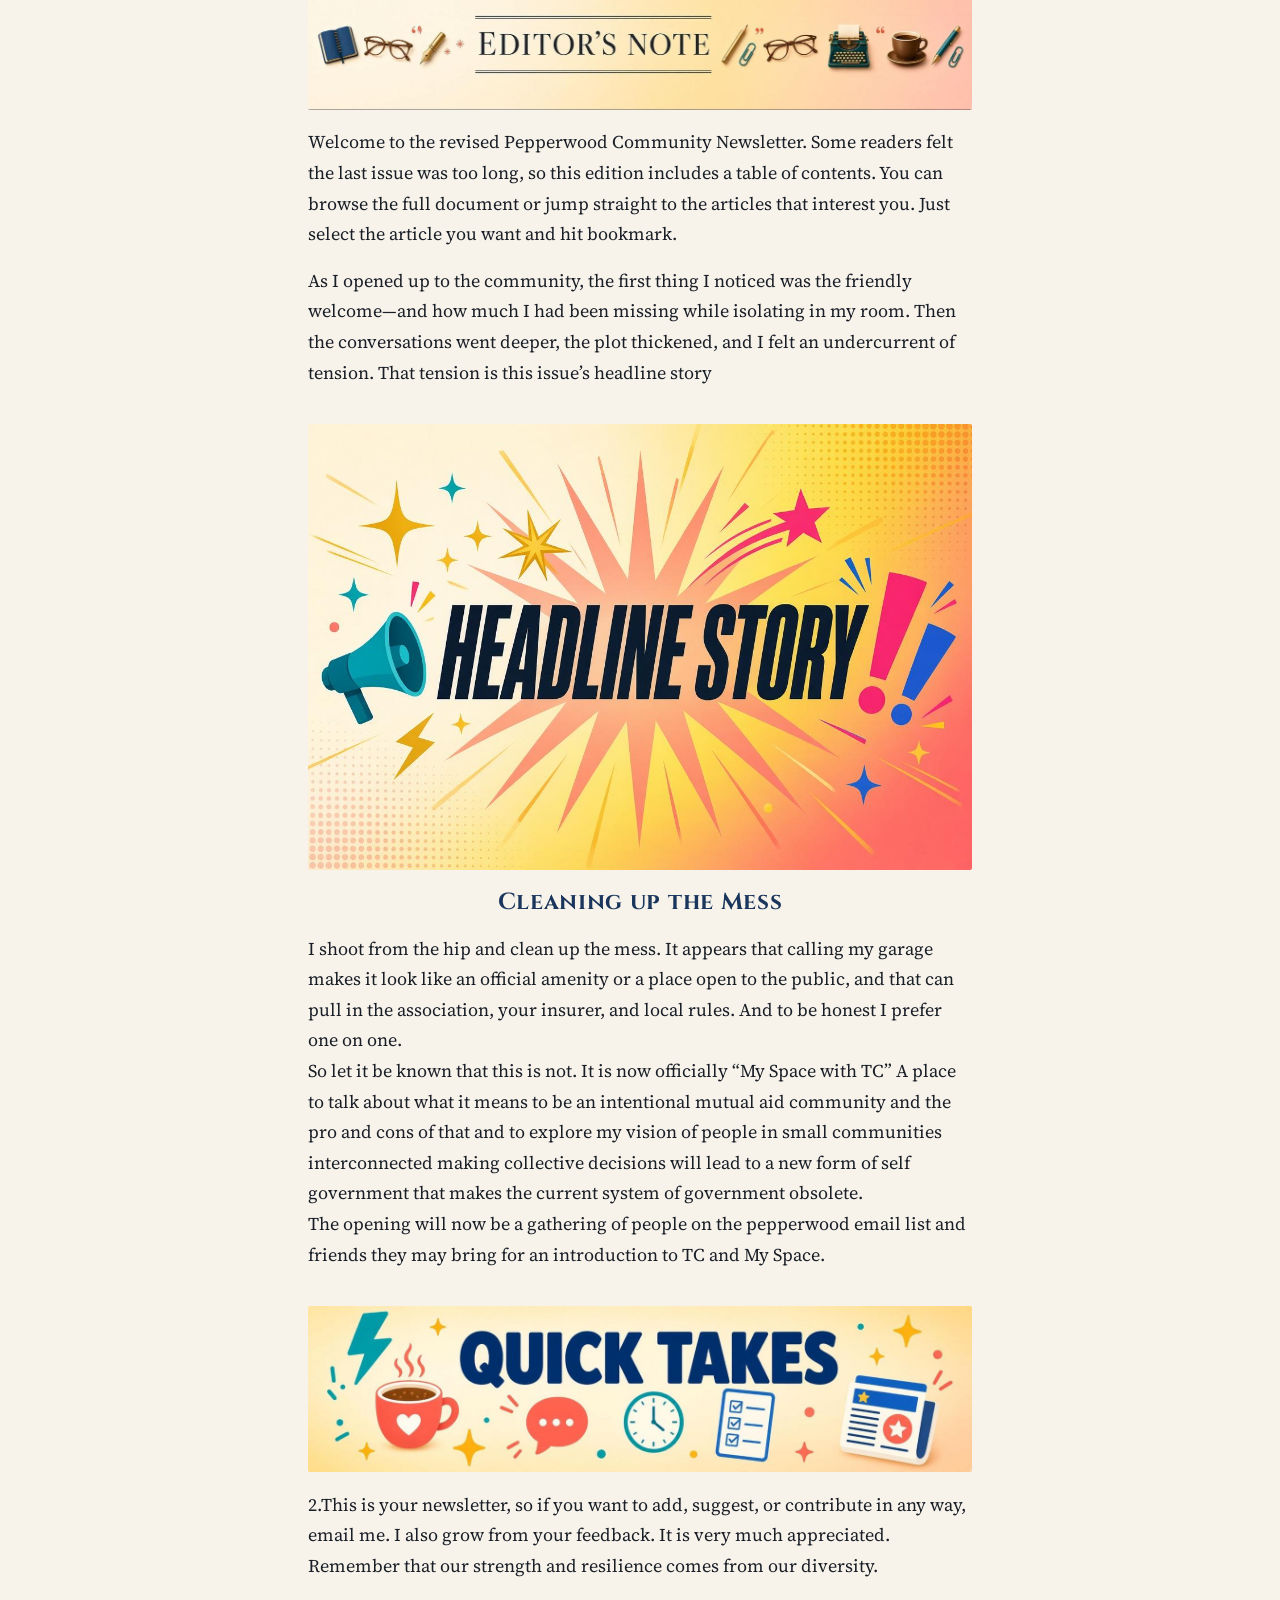
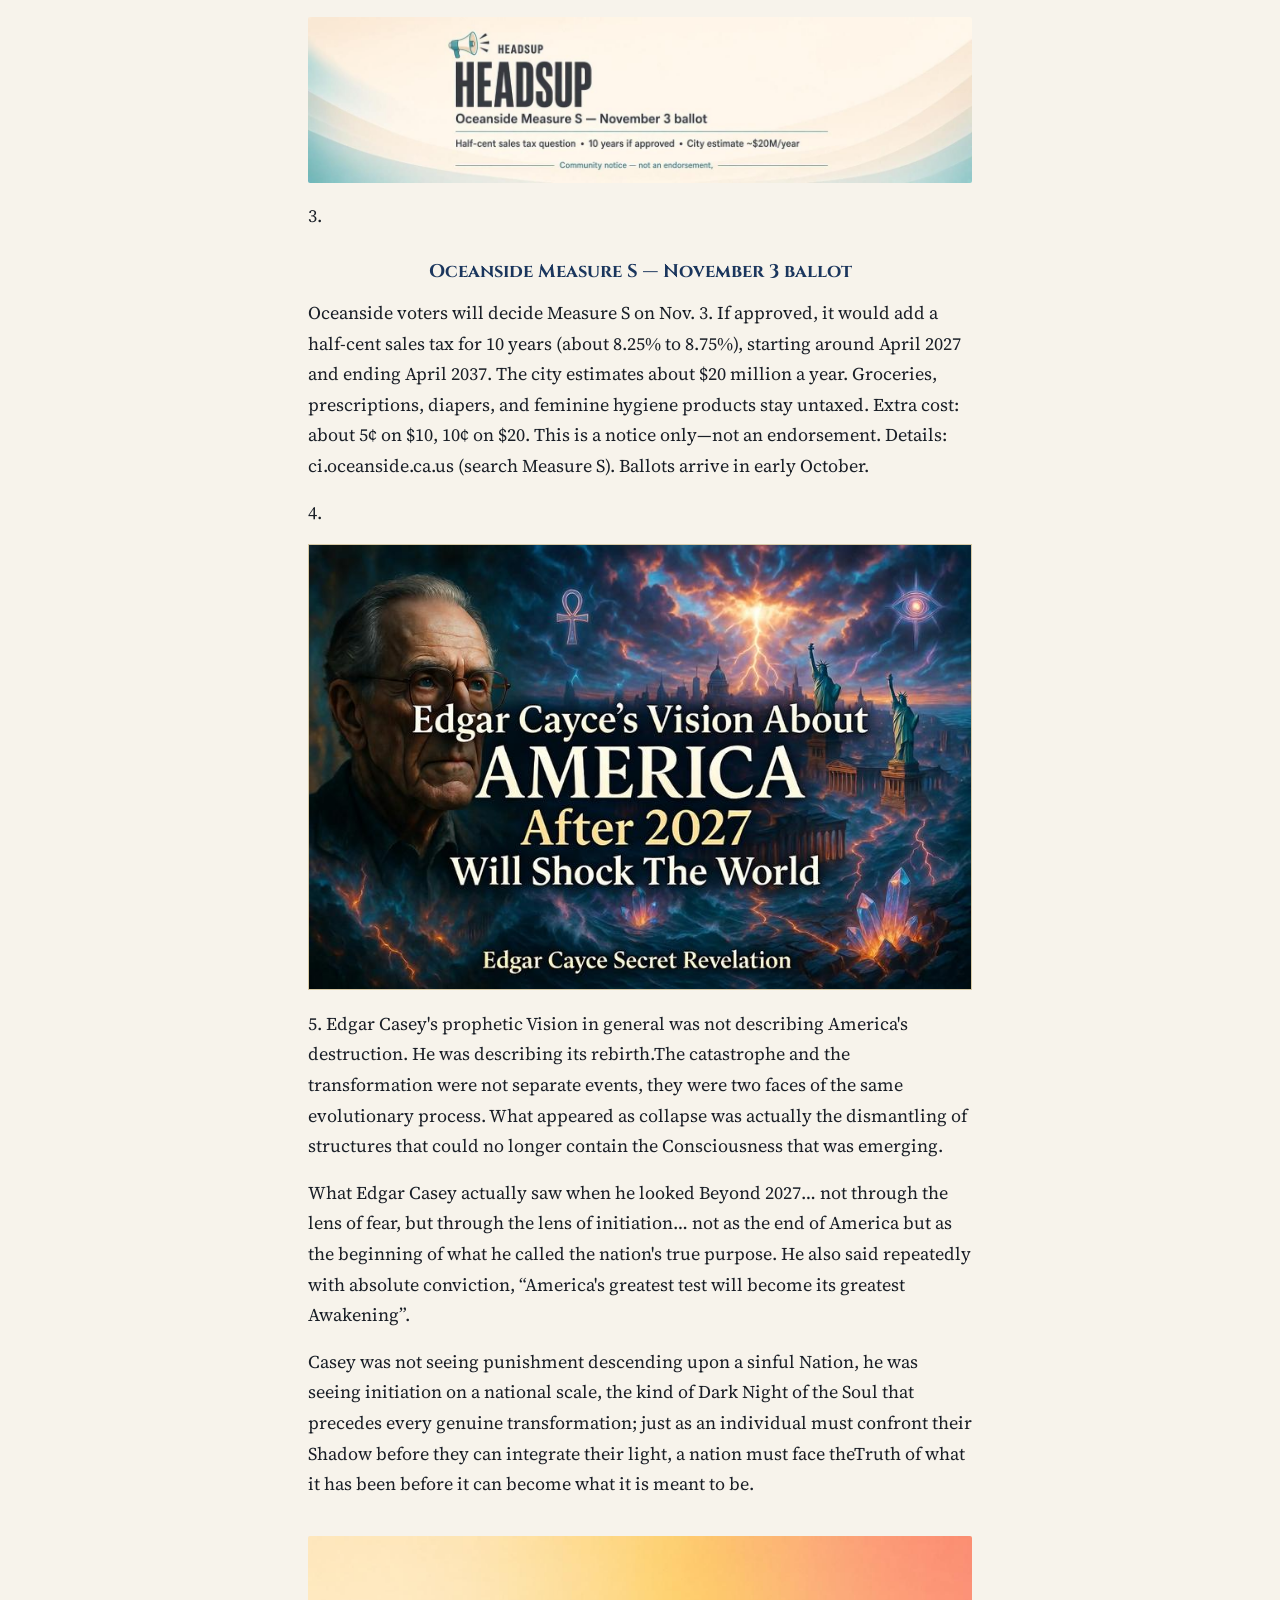
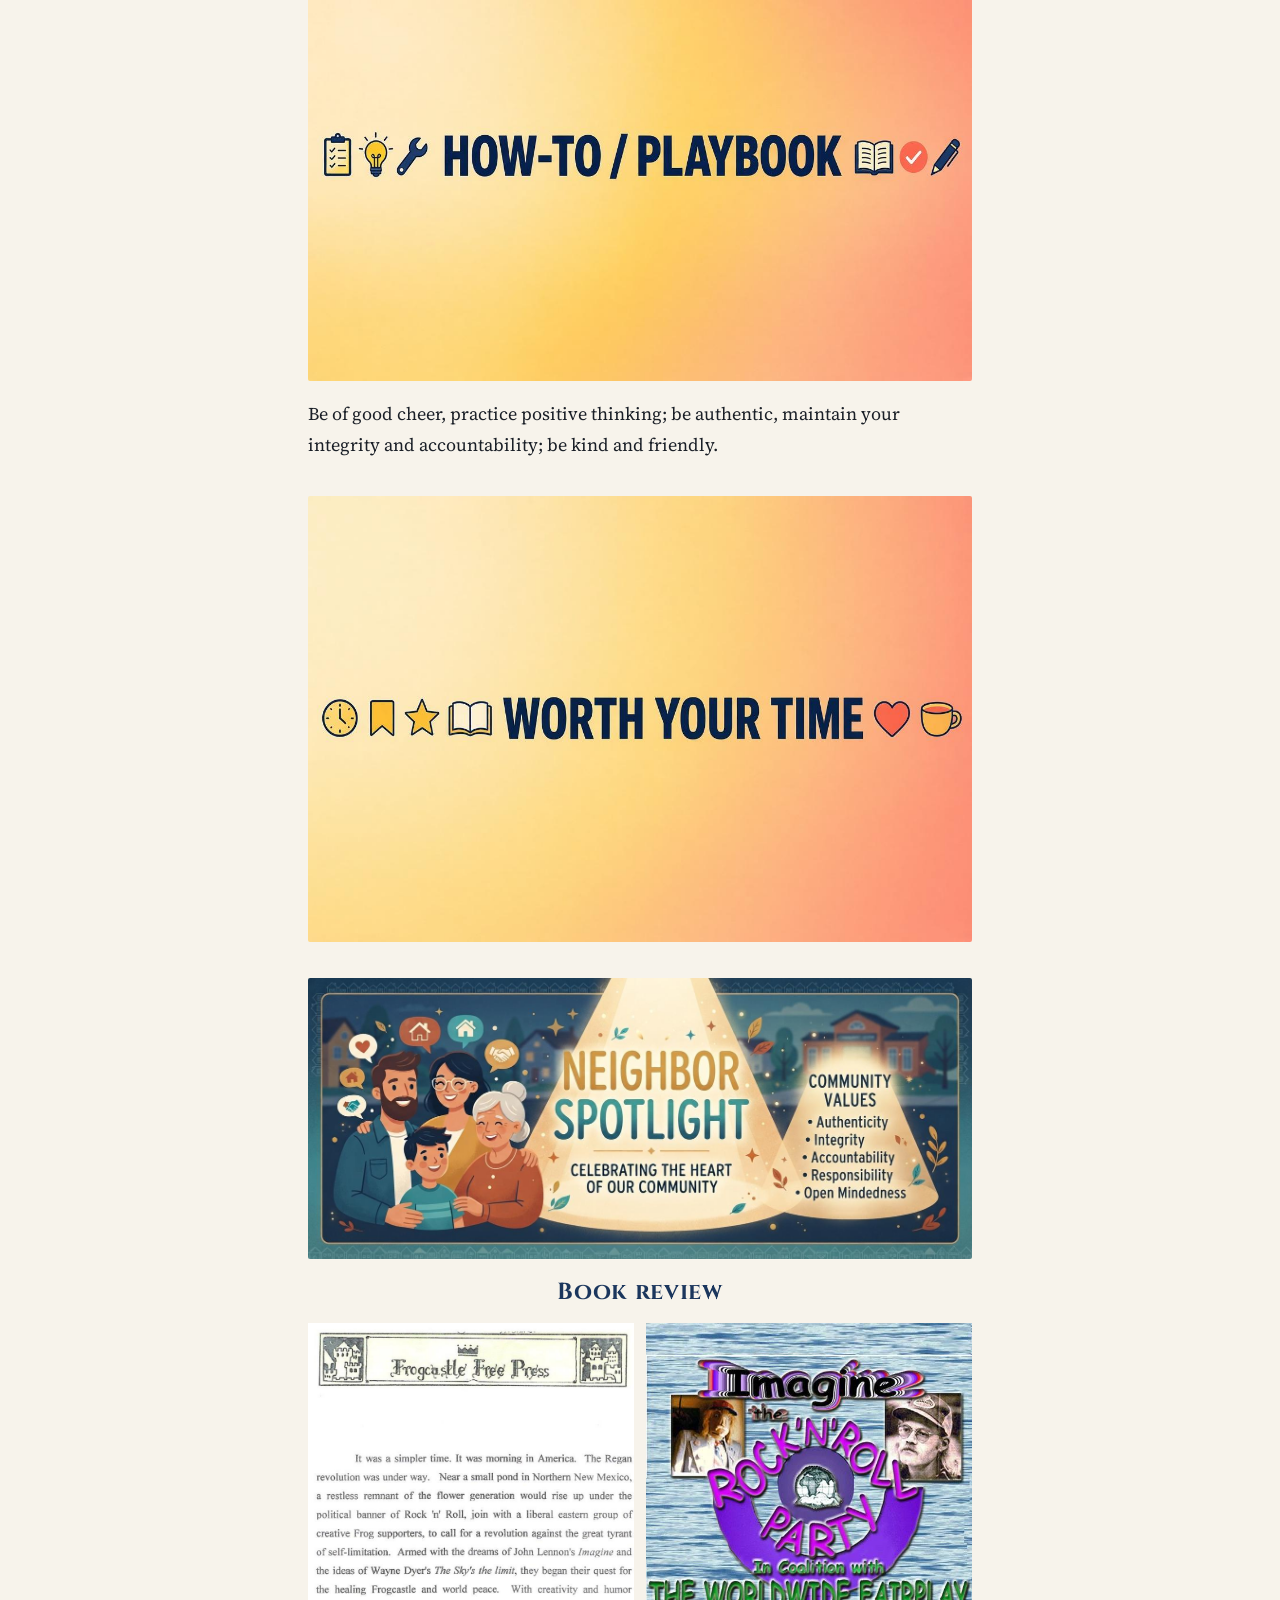
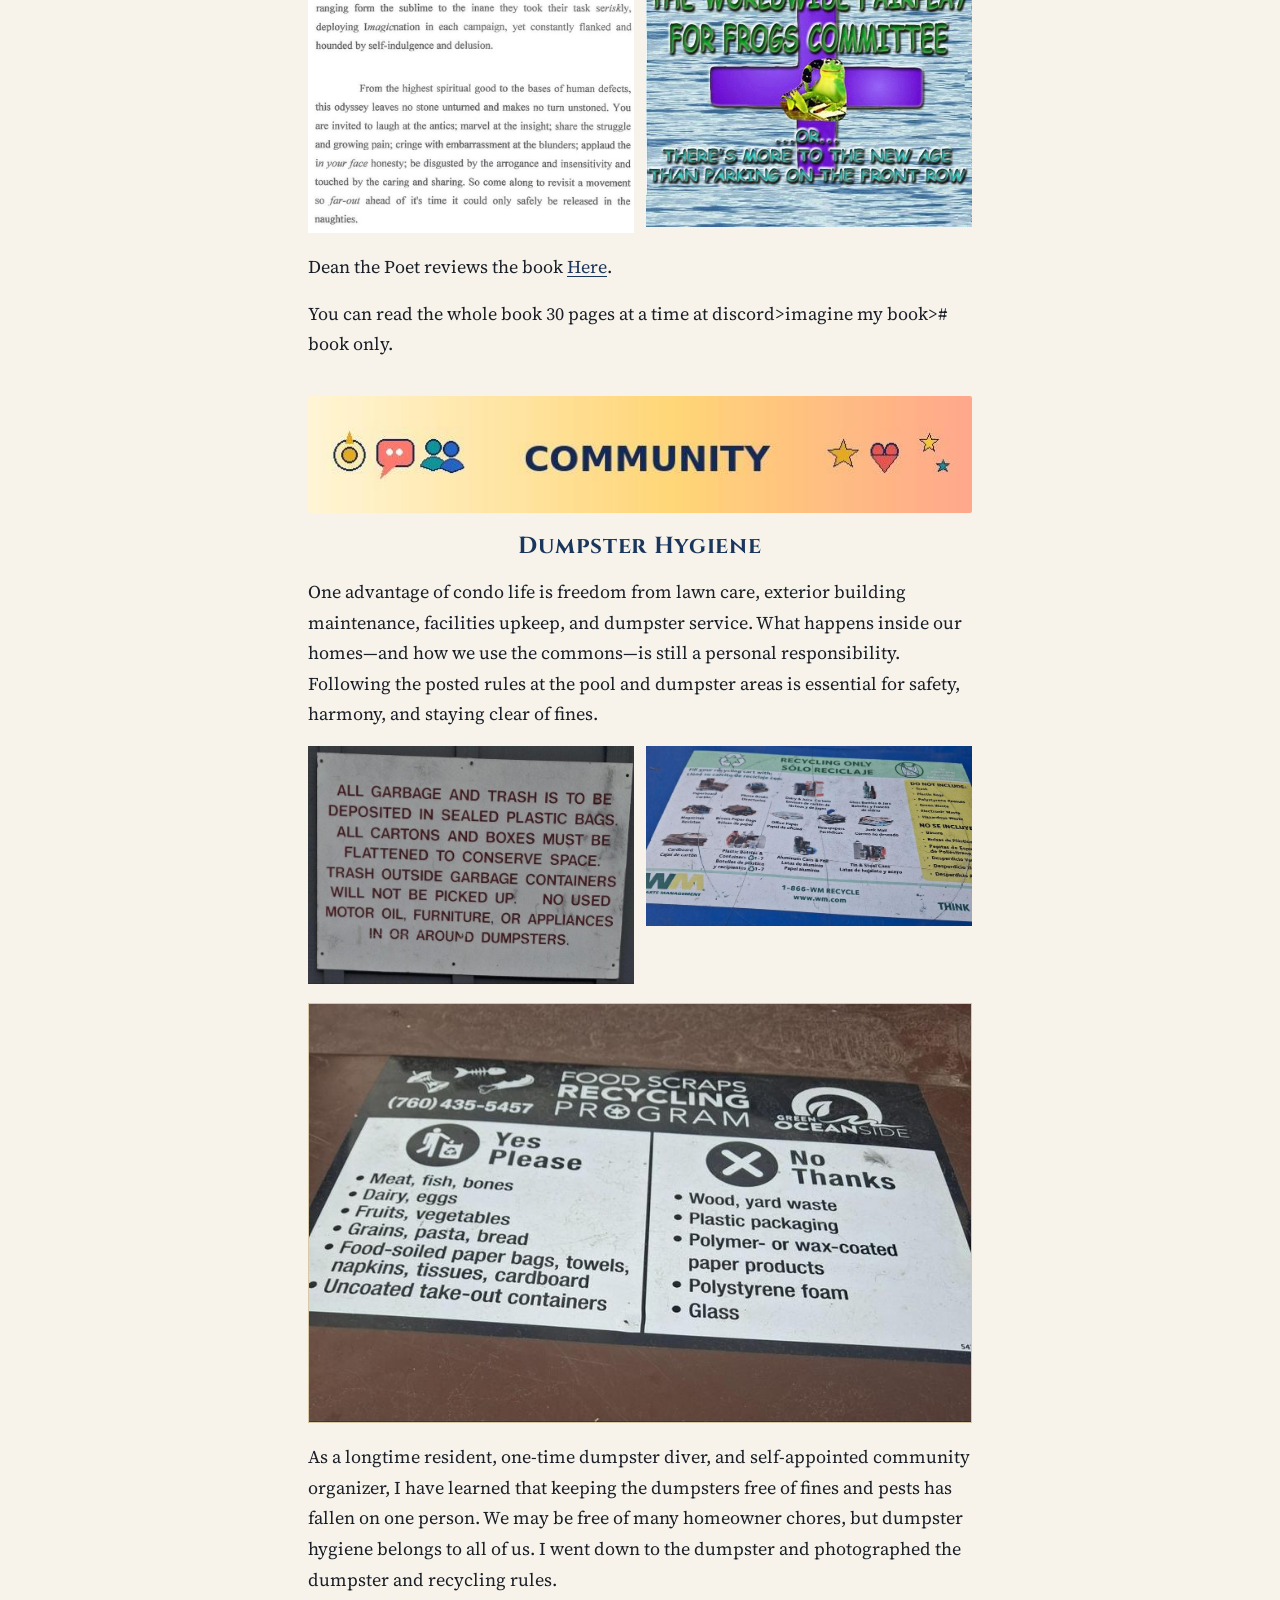
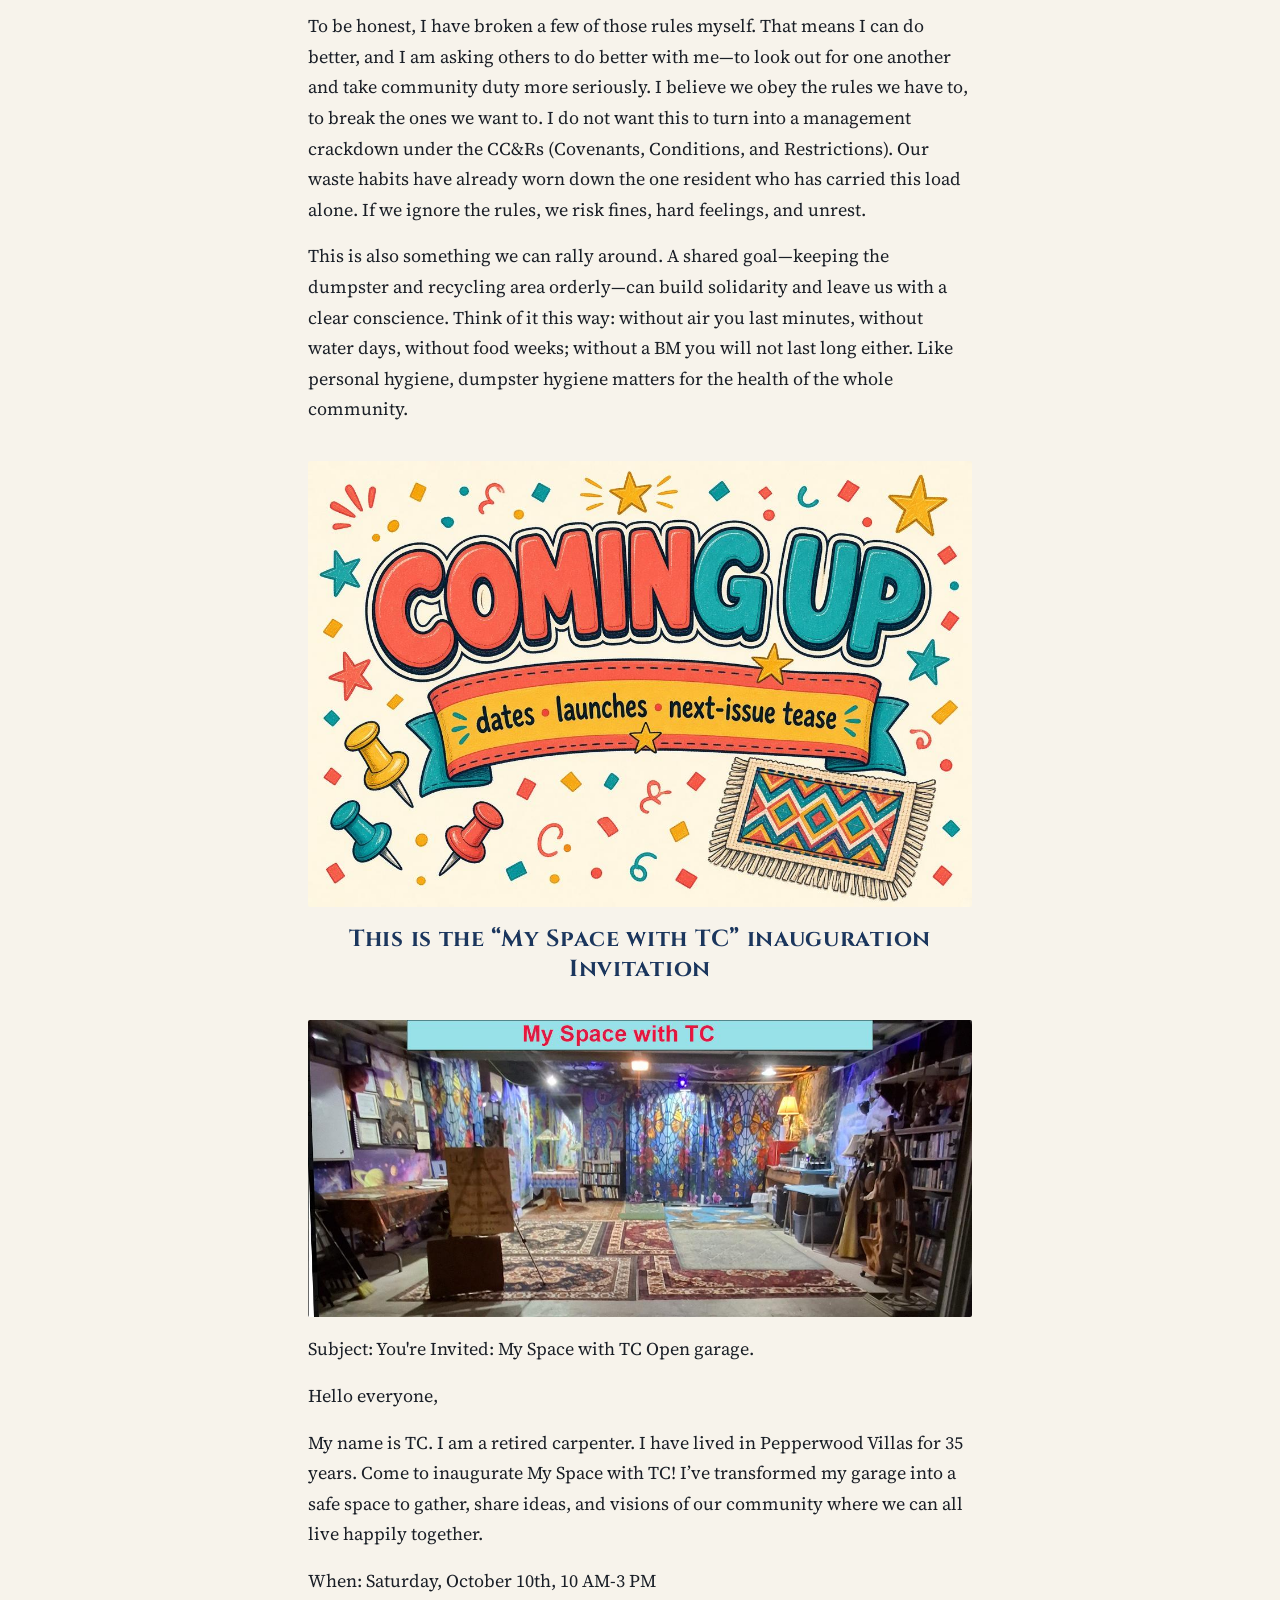
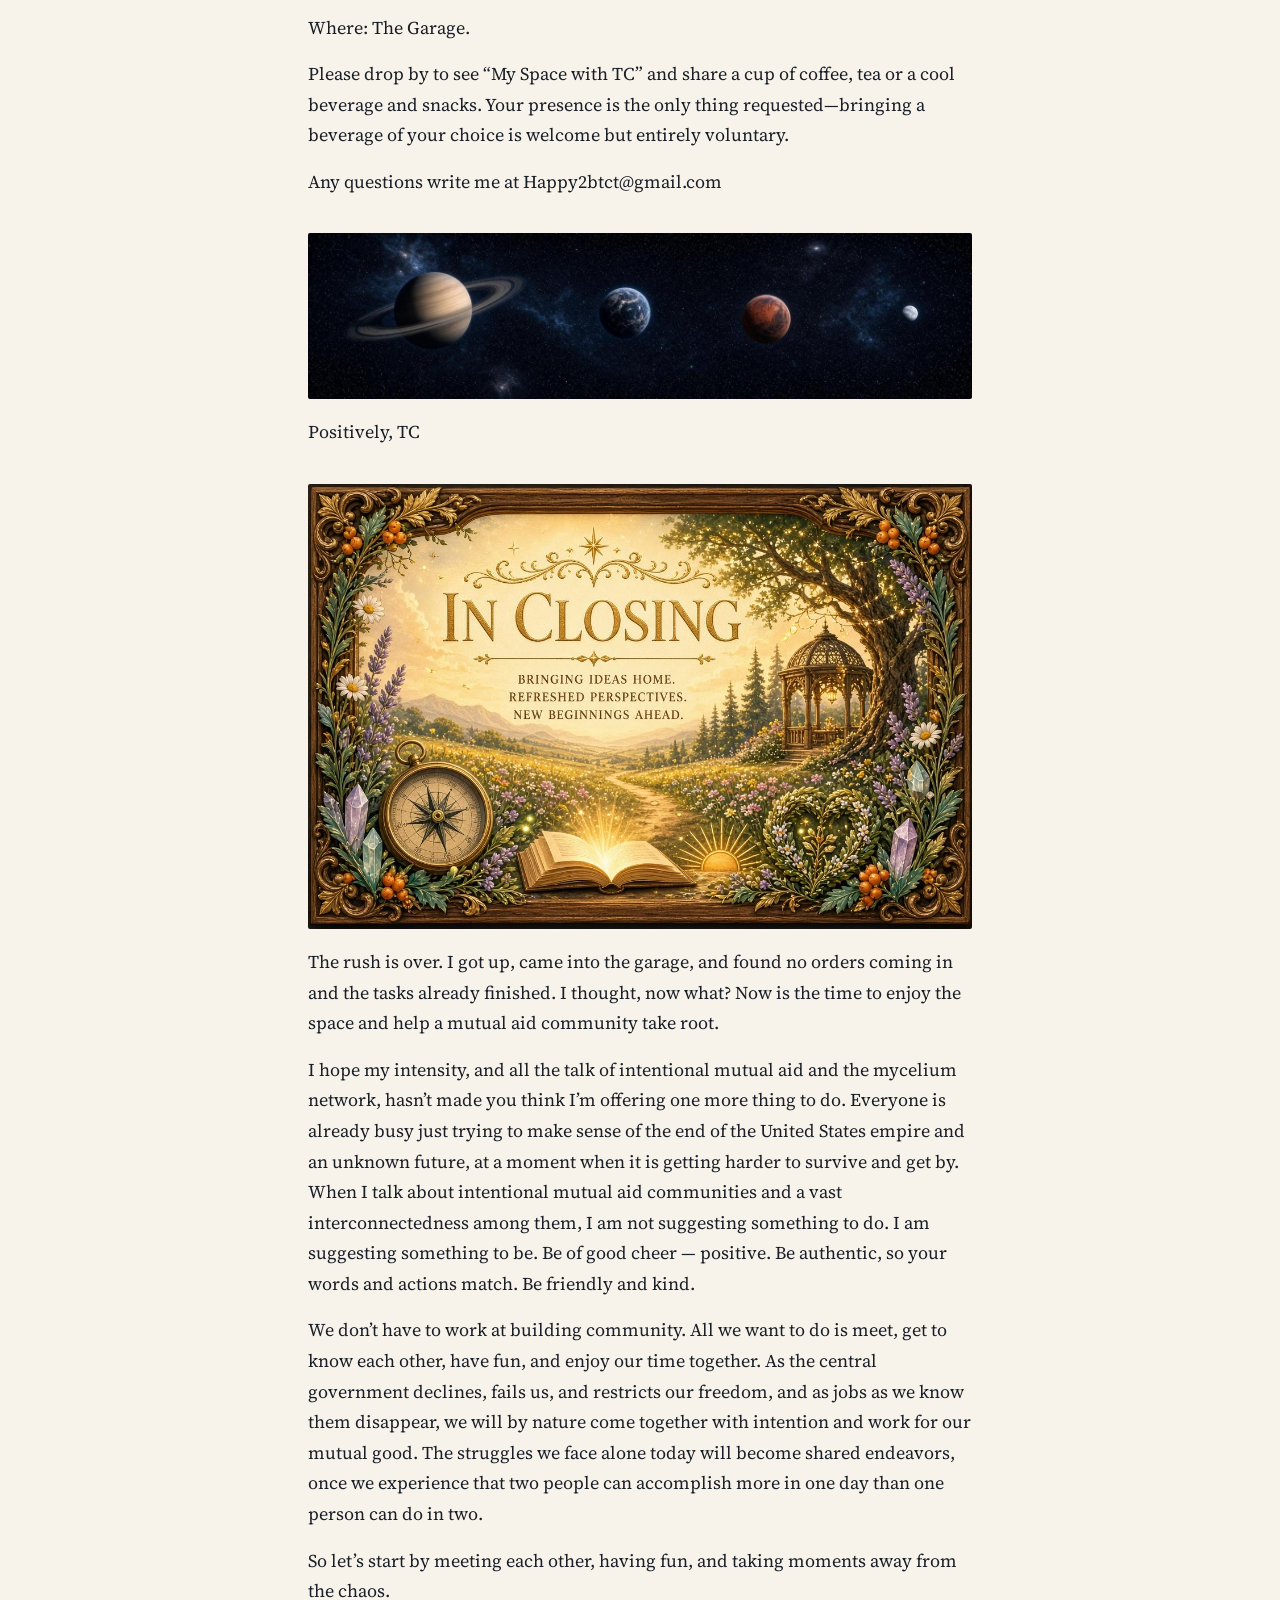
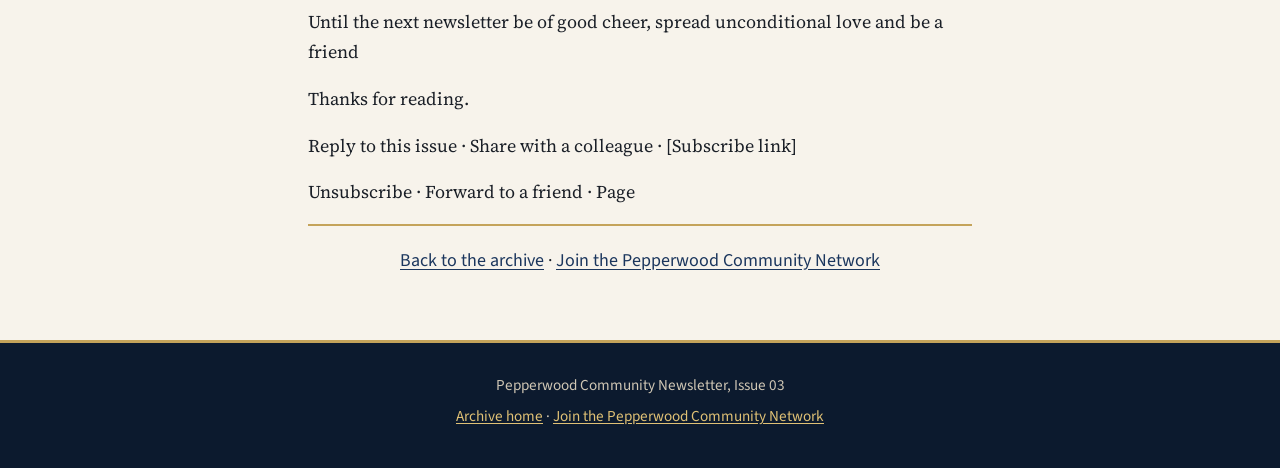
==== commit 8709c72e: "Remove Answers in the Heart excerpts reprinted without permission These Hazelden meditations appeare" ====
--- a/issues/2026-10-02-issue-03.html
+++ b/issues/2026-10-02-issue-03.html
@@ -118,10 +118,6 @@
         <figure class="banner">
           <img src="images/i03-image16.jpg" alt="Quick Takes" width="1400" height="350">
         </figure>
-        <p>1. “We won’t have a society if we destroy the environment.” – Margaret Mead</p>
-        <p>Our environment is everything that surrounds us and to which we are related. We do not exist separate from our environment but are part of it – a mutually supportive living universe.</p>
-        <p>We need to sense this relationship and experience ourselves as part of a healthy world. This means building new relationships, making new connections, getting in touch with ourselves and with the beauty of everything that surrounds us. Let’s move outward and explore and cherish the world in which we live. We belong there and need to nurture it as well as ourselves. This relationship gives us the energy to reach out and care.</p>
-        <p>Let’s work together for healthy relationships in a healthy environment where we feel at home.</p>
         <p>2.This is your newsletter, so if you want to add, suggest, or contribute in any way, email me. I also grow from your feedback. It is very much appreciated.<br>
         Remember that our strength and resilience comes from our diversity.</p>
         <figure class="banner">
